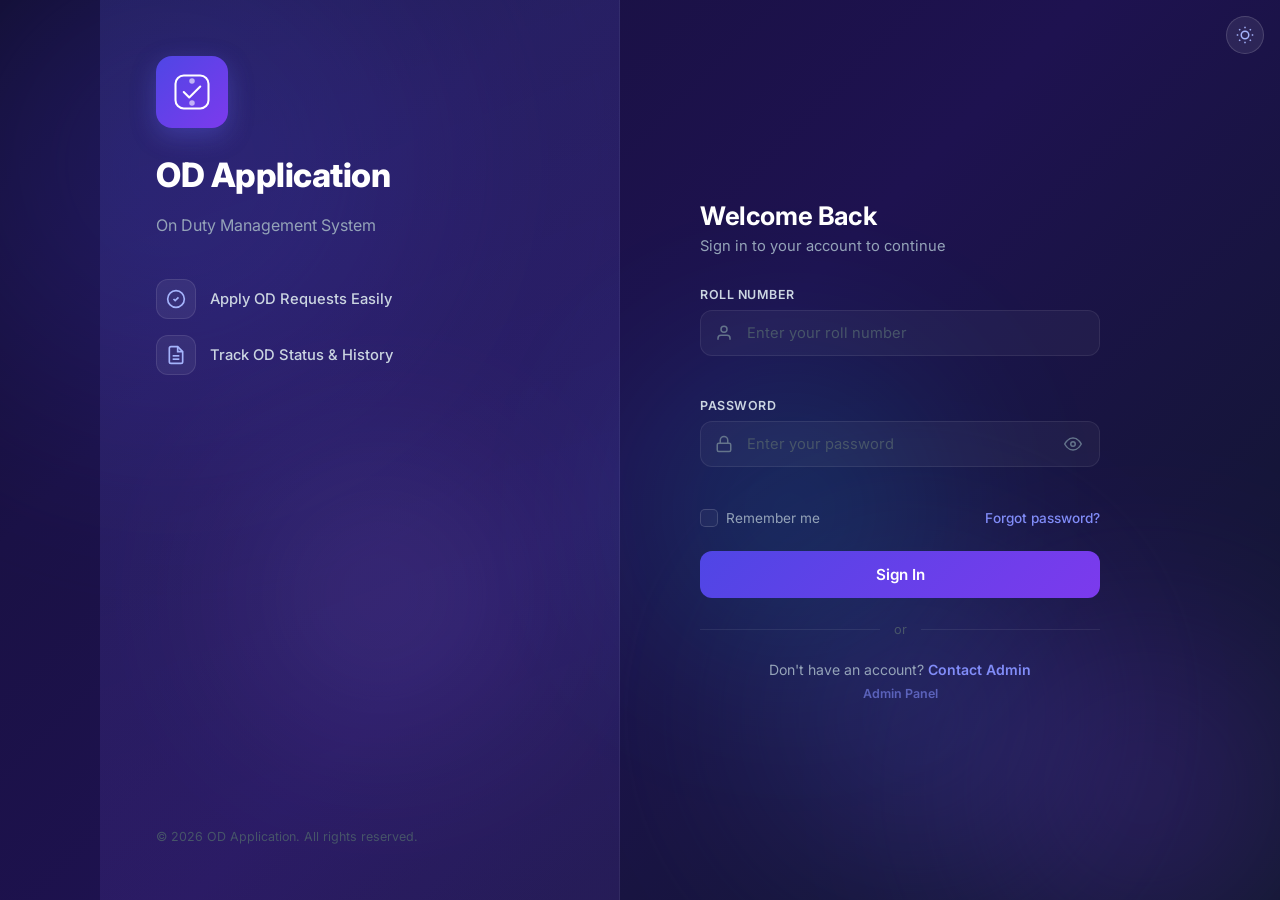
==== Frontend files/Frontend files OD/index.html @ c127f200 "Fix admin tabs and dynamic event-college dropdowns" ====
<!DOCTYPE html>
<html lang="en">
<head>
    <meta charset="UTF-8">
    <meta name="viewport" content="width=device-width, initial-scale=1.0">
    <meta name="description" content="OD Application - On Duty Management System for students and faculty">
    <title>OD Application | Login</title>
    <link rel="preconnect" href="https://fonts.googleapis.com">
    <link rel="preconnect" href="https://fonts.gstatic.com" crossorigin>
    <link href="https://fonts.googleapis.com/css2?family=Inter:wght@300;400;500;600;700;800&display=swap" rel="stylesheet">
    <link rel="stylesheet" href="styles.css">
    <link rel="stylesheet" href="responsive.css">
    <script>
        // Apply saved theme before first paint to avoid flash
        (function(){ var t=localStorage.getItem('od-theme'); if(t) document.documentElement.setAttribute('data-theme',t); })();
    </script>
</head>
<body>
    <div class="bg-animation">
        <div class="floating-shape shape-1"></div>
        <div class="floating-shape shape-2"></div>
        <div class="floating-shape shape-3"></div>
        <div class="floating-shape shape-4"></div>
        <div class="floating-shape shape-5"></div>
    </div>

    <div class="login-container">
        <div class="branding-panel">
            <div class="brand-content">
                <div class="logo-container">
                    <div class="logo-icon">
                        <svg viewBox="0 0 64 64" fill="none" xmlns="http://www.w3.org/2000/svg">
                            <rect x="8" y="8" width="48" height="48" rx="12" stroke="white" stroke-width="3"/>
                            <path d="M20 32L28 40L44 24" stroke="white" stroke-width="3" stroke-linecap="round" stroke-linejoin="round"/>
                            <circle cx="32" cy="16" r="4" fill="white" opacity="0.6"/>
                            <circle cx="32" cy="48" r="4" fill="white" opacity="0.6"/>
                        </svg>
                    </div>
                </div>
                <h1 class="brand-title">OD Application</h1>
                <p class="brand-subtitle">On Duty Management System</p>
                <div class="brand-features">
                    <div class="feature-item">
                        <div class="feature-icon">
                            <svg viewBox="0 0 24 24" fill="none" stroke="currentColor" stroke-width="2">
                                <path d="M9 12l2 2 4-4"/>
                                <circle cx="12" cy="12" r="10"/>
                            </svg>
                        </div>
                        <span>Apply OD Requests Easily</span>
                    </div>
                    <div class="feature-item">
                        <div class="feature-icon">
                            <svg viewBox="0 0 24 24" fill="none" stroke="currentColor" stroke-width="2">
                                <path d="M14 2H6a2 2 0 0 0-2 2v16a2 2 0 0 0 2 2h12a2 2 0 0 0 2-2V8z"/>
                                <polyline points="14 2 14 8 20 8"/>
                                <line x1="16" y1="13" x2="8" y2="13"/>
                                <line x1="16" y1="17" x2="8" y2="17"/>
                            </svg>
                        </div>
                        <span>Track OD Status & History</span>
                    </div>
                </div>
            </div>
            <div class="brand-footer">
                <p>&copy; 2026 OD Application. All rights reserved.</p>
            </div>
        </div>

        <div class="form-panel">
            <div class="form-wrapper">
                <div class="mobile-logo">
                    <div class="logo-icon small">
                        <svg viewBox="0 0 64 64" fill="none" xmlns="http://www.w3.org/2000/svg">
                            <rect x="8" y="8" width="48" height="48" rx="12" stroke="url(#grad1)" stroke-width="3"/>
                            <path d="M20 32L28 40L44 24" stroke="url(#grad1)" stroke-width="3" stroke-linecap="round" stroke-linejoin="round"/>
                            <defs>
                                <linearGradient id="grad1" x1="0" y1="0" x2="64" y2="64">
                                    <stop offset="0%" style="stop-color:#6366f1"/>
                                    <stop offset="100%" style="stop-color:#8b5cf6"/>
                                </linearGradient>
                            </defs>
                        </svg>
                    </div>
                    <h2 class="mobile-title">OD Application</h2>
                </div>

                <div class="form-header">
                    <h2 id="login-heading">Welcome Back</h2>
                    <p>Sign in to your account to continue</p>
                </div>

                <form id="loginForm" class="login-form" novalidate>
                    <div class="input-group" id="rollno-group">
                        <label for="rollNumber">Roll Number </label>
                        <div class="input-wrapper">
                            <div class="input-icon">
                                <svg viewBox="0 0 24 24" fill="none" stroke="currentColor" stroke-width="2">
                                    <path d="M20 21v-2a4 4 0 0 0-4-4H8a4 4 0 0 0-4 4v2"/>
                                    <circle cx="12" cy="7" r="4"/>
                                </svg>
                            </div>
                            <input type="text" id="rollNumber" name="rollNumber" placeholder="Enter your roll number" autocomplete="username" required>
                            <div class="input-focus-line"></div>
                        </div>
                        <span class="error-message" id="rollno-error"></span>
                    </div>

                    <div class="input-group" id="password-group">
                        <label for="password">Password</label>
                        <div class="input-wrapper">
                            <div class="input-icon">
                                <svg viewBox="0 0 24 24" fill="none" stroke="currentColor" stroke-width="2">
                                    <rect x="3" y="11" width="18" height="11" rx="2" ry="2"/>
                                    <path d="M7 11V7a5 5 0 0 1 10 0v4"/>
                                </svg>
                            </div>
                            <input type="password" id="password" name="password" placeholder="Enter your password" autocomplete="current-password" required>
                            <button type="button" class="toggle-password" id="togglePassword" aria-label="Toggle password visibility">
                                <svg class="eye-open" viewBox="0 0 24 24" fill="none" stroke="currentColor" stroke-width="2">
                                    <path d="M1 12s4-8 11-8 11 8 11 8-4 8-11 8-11-8-11-8z"/>
                                    <circle cx="12" cy="12" r="3"/>
                                </svg>
                                <svg class="eye-closed" viewBox="0 0 24 24" fill="none" stroke="currentColor" stroke-width="2" style="display:none">
                                    <path d="M17.94 17.94A10.07 10.07 0 0 1 12 20c-7 0-11-8-11-8a18.45 18.45 0 0 1 5.06-5.94M9.9 4.24A9.12 9.12 0 0 1 12 4c7 0 11 8 11 8a18.5 18.5 0 0 1-2.16 3.19m-6.72-1.07a3 3 0 1 1-4.24-4.24"/>
                                    <line x1="1" y1="1" x2="23" y2="23"/>
                                </svg>
                            </button>
                            <div class="input-focus-line"></div>
                        </div>
                        <span class="error-message" id="password-error"></span>
                    </div>

                    <div class="form-options">
                        <label class="checkbox-wrapper" for="rememberMe">
                            <input type="checkbox" id="rememberMe" name="rememberMe">
                            <span class="custom-checkbox">
                                <svg viewBox="0 0 24 24" fill="none" stroke="currentColor" stroke-width="3">
                                    <polyline points="20 6 9 17 4 12"/>
                                </svg>
                            </span>
                            <span class="checkbox-label">Remember me</span>
                        </label>
                        <a href="#" class="forgot-link" id="forgotPassword">Forgot password?</a>
                    </div>

                    <button type="submit" class="login-btn" id="loginButton">
                        <span class="btn-text">Sign In</span>
                        <span class="btn-loader" style="display:none">
                            <span class="spinner"></span>
                        </span>
                    </button>

                    <div class="divider"><span>or</span></div>

                    <div class="signup-link">
                        <p>Don't have an account? <a href="#" id="signupLink">Contact Admin</a></p>
                        <p style="margin-top:6px"><a href="admin.html" style="font-size:0.78rem;opacity:0.6">Admin Panel</a></p>
                    </div>
                </form>
            </div>
        </div>
    </div>

    <div class="toast-container" id="toastContainer"></div>

    <!-- Theme toggle button -->
    <div id="themeToggleWrap" style="position:fixed;top:16px;right:16px;z-index:9999;">
        <button class="theme-toggle-btn" id="themeToggleBtn" aria-label="Toggle theme" title="Toggle theme">
            <svg class="theme-icon-sun" viewBox="0 0 24 24" fill="none" stroke="currentColor" stroke-width="2" width="18" height="18" style="display:none;">
                <circle cx="12" cy="12" r="5"></circle>
                <line x1="12" y1="1" x2="12" y2="3"></line>
                <line x1="12" y1="21" x2="12" y2="23"></line>
                <line x1="4.22" y1="4.22" x2="5.64" y2="5.64"></line>
                <line x1="18.36" y1="18.36" x2="19.78" y2="19.78"></line>
                <line x1="1" y1="12" x2="3" y2="12"></line>
                <line x1="21" y1="12" x2="23" y2="12"></line>
                <line x1="4.22" y1="19.78" x2="5.64" y2="18.36"></line>
                <line x1="18.36" y1="5.64" x2="19.78" y2="4.22"></line>
            </svg>
            <svg class="theme-icon-moon" viewBox="0 0 24 24" fill="none" stroke="currentColor" stroke-width="2" width="18" height="18" style="display:none;">
                <path d="M21 12.79A9 9 0 1 1 11.21 3 7 7 0 0 0 21 12.79z"></path>
            </svg>
        </button>
    </div>

    <!-- Forgot Password Modal -->
    <div class="modal-overlay" id="forgotPasswordOverlay" style="display:none">
        <div class="modal-box">
            <div class="modal-header">
                <h3 id="forgotModalTitle">Forgot Password</h3>
                <button type="button" class="modal-close" id="forgotPasswordClose" aria-label="Close">&times;</button>
            </div>

            <!-- Step 1: Enter Gmail -->
            <form id="forgotStep1Form" class="modal-body" novalidate>
                <p style="color:var(--surface-400);font-size:0.88rem;margin-bottom:16px;">
                    Enter your registered Gmail address. We will send a 6-digit verification code to reset your password.
                </p>
                <div class="input-group">
                    <label for="forgotEmail">Registered Gmail</label>
                    <input type="email" id="forgotEmail" name="forgotEmail" placeholder="your.name@gmail.com" required autocomplete="email">
                </div>
                <button type="submit" class="login-btn" id="forgotSendCodeBtn">
                    <span class="btn-text">Send Verification Code</span>
                    <span class="btn-loader" style="display:none"><span class="spinner"></span></span>
                </button>
            </form>

            <!-- Step 2: Enter Verification Code -->
            <form id="forgotStep2Form" class="modal-body" style="display:none" novalidate>
                <p style="color:var(--surface-400);font-size:0.88rem;margin-bottom:16px;">
                    Enter the 6-digit verification code sent to <b id="forgotEmailDisplay" style="color:white;"></b>:
                </p>
                <div class="input-group">
                    <label for="forgotCode">Verification Code</label>
                    <input type="text" id="forgotCode" name="forgotCode" placeholder="Enter 6-digit code" maxlength="6" required style="font-size:1.25rem;letter-spacing:4px;text-align:center;">
                </div>
                <div style="display:flex;gap:10px;margin-top:10px;">
                    <button type="button" class="btn-secondary" id="forgotBackToStep1Btn" style="padding:10px 16px;border-radius:var(--radius-md);border:1px solid rgba(255,255,255,0.15);background:rgba(255,255,255,0.06);color:white;cursor:pointer;">Change Email</button>
                    <button type="submit" class="login-btn" id="forgotVerifyCodeBtn" style="flex:1;">
                        <span class="btn-text">Verify</span>
                        <span class="btn-loader" style="display:none"><span class="spinner"></span></span>
                    </button>
                </div>
                <p style="text-align:center;margin-top:12px;font-size:0.82rem;color:var(--surface-400);">
                    Didn't receive code? <a href="#" id="forgotResendLink" style="color:var(--primary-400);text-decoration:none;">Resend Code</a>
                </p>
            </form>

            <!-- Step 3: Create New Password -->
            <form id="forgotStep3Form" class="modal-body" style="display:none" novalidate>
                <p style="color:var(--surface-400);font-size:0.88rem;margin-bottom:16px;">
                    Create a new password for your account.
                </p>
                <div class="input-group">
                    <label for="forgotNewPassword">New Password</label>
                    <div class="input-wrapper">
                        <input type="password" id="forgotNewPassword" name="forgotNewPassword" placeholder="Enter new password" required>
                        <button type="button" class="toggle-password" id="toggleForgotNewPassword" aria-label="Toggle new password visibility">
                            <svg class="eye-open" viewBox="0 0 24 24" fill="none" stroke="currentColor" stroke-width="2">
                                <path d="M1 12s4-8 11-8 11 8 11 8-4 8-11 8-11-8-11-8z"/>
                                <circle cx="12" cy="12" r="3"/>
                            </svg>
                            <svg class="eye-closed" viewBox="0 0 24 24" fill="none" stroke="currentColor" stroke-width="2" style="display:none">
                                <path d="M17.94 17.94A10.07 10.07 0 0 1 12 20c-7 0-11-8-11-8a18.45 18.45 0 0 1 5.06-5.94M9.9 4.24A9.12 9.12 0 0 1 12 4c7 0 11 8 11 8a18.5 18.5 0 0 1-2.16 3.19m-6.72-1.07a3 3 0 1 1-4.24-4.24"/>
                                <line x1="1" y1="1" x2="23" y2="23"/>
                            </svg>
                        </button>
                    </div>
                </div>
                <div class="input-group">
                    <label for="forgotConfirmPassword">Confirm Password</label>
                    <div class="input-wrapper">
                        <input type="password" id="forgotConfirmPassword" name="forgotConfirmPassword" placeholder="Confirm new password" required>
                        <button type="button" class="toggle-password" id="toggleForgotConfirmPassword" aria-label="Toggle confirm password visibility">
                            <svg class="eye-open" viewBox="0 0 24 24" fill="none" stroke="currentColor" stroke-width="2">
                                <path d="M1 12s4-8 11-8 11 8 11 8-4 8-11 8-11-8-11-8z"/>
                                <circle cx="12" cy="12" r="3"/>
                            </svg>
                            <svg class="eye-closed" viewBox="0 0 24 24" fill="none" stroke="currentColor" stroke-width="2" style="display:none">
                                <path d="M17.94 17.94A10.07 10.07 0 0 1 12 20c-7 0-11-8-11-8a18.45 18.45 0 0 1 5.06-5.94M9.9 4.24A9.12 9.12 0 0 1 12 4c7 0 11 8 11 8a18.5 18.5 0 0 1-2.16 3.19m-6.72-1.07a3 3 0 1 1-4.24-4.24"/>
                                <line x1="1" y1="1" x2="23" y2="23"/>
                            </svg>
                        </button>
                    </div>
                </div>
                <button type="submit" class="login-btn" id="forgotResetSubmitBtn">
                    <span class="btn-text">Reset Password</span>
                    <span class="btn-loader" style="display:none"><span class="spinner"></span></span>
                </button>
            </form>

            <!-- Step 4: Success Message -->
            <div id="forgotStep4Success" class="modal-body" style="display:none;text-align:center;padding:24px 16px;">
                <div style="width:56px;height:56px;margin:0 auto 16px;border-radius:50%;background:rgba(16,185,129,0.15);border:2px solid rgba(16,185,129,0.4);color:#34d399;display:flex;align-items:center;justify-content:center;">
                    <svg viewBox="0 0 24 24" fill="none" stroke="currentColor" stroke-width="3" width="28" height="28">
                        <polyline points="20 6 9 17 4 12"/>
                    </svg>
                </div>
                <h3 style="color:white;font-size:1.2rem;margin-bottom:8px;">Password Reset Successfully!</h3>
                <p style="color:var(--surface-400);font-size:0.88rem;margin-bottom:20px;">
                    You can now log in with your new password.
                </p>
                <button type="button" class="login-btn" id="forgotSuccessLoginBtn">
                    <span class="btn-text">Back to Sign In</span>
                </button>
            </div>
        </div>
    </div>

    <!-- Contact Admin Modal -->
    <div class="modal-overlay" id="contactAdminOverlay" style="display:none">
        <div class="modal-box">
            <div class="modal-header">
                <h3>Contact Admin</h3>
                <button type="button" class="modal-close" id="contactAdminClose" aria-label="Close">&times;</button>
            </div>
            <form id="contactAdminForm" class="modal-body" novalidate>
                <div class="input-group">
                    <label for="contactRegNo">Register / Staff Number</label>
                    <input type="text" id="contactRegNo" name="contactRegNo" placeholder="Enter your register/staff number" required>
                </div>

                <div class="input-group">
                    <label for="contactDob">Date of Birth</label>
                    <input type="date" id="contactDob" name="contactDob" required>
                </div>

                <div class="input-group">
                    <label for="contactPassword">Password</label>
                    <input type="password" id="contactPassword" name="contactPassword" placeholder="Enter your password" required>
                </div>

                <div class="input-group">
                    <label for="contactRole">You are a</label>
                    <select id="contactRole" name="contactRole" required>
                        <option value="Student">Student</option>
                        <option value="Staff">Staff</option>
                        <option value="HOD">HOD</option>
                    </select>
                </div>

                <div class="input-group">
                    <label for="contactReport">Report / Issue</label>
                    <textarea id="contactReport" name="contactReport" rows="4" placeholder="Describe your issue (e.g. no account, forgot password, login problem)" required></textarea>
                </div>

                <button type="submit" class="login-btn" id="contactAdminSubmit">
                    <span class="btn-text">Send to Admin</span>
                    <span class="btn-loader" style="display:none"><span class="spinner"></span></span>
                </button>
            </form>
        </div>
    </div>

    <script src="theme.js"></script>
    <script src="script.js?v=20260821"></script>
</body>
</html>
---- Frontend files/Frontend files OD/styles.css ----
/* ============================================
   OD Application - Login Page Styles
   ============================================ */

:root {
    --primary-50: #eef2ff;
    --primary-100: #e0e7ff;
    --primary-200: #c7d2fe;
    --primary-300: #a5b4fc;
    --primary-400: #818cf8;
    --primary-500: #6366f1;
    --primary-600: #4f46e5;
    --primary-700: #4338ca;
    --primary-800: #3730a3;
    --primary-900: #312e81;

    --accent-400: #a78bfa;
    --accent-500: #8b5cf6;
    --accent-600: #7c3aed;

    --surface-50: #f8fafc;
    --surface-100: #f1f5f9;
    --surface-200: #e2e8f0;
    --surface-300: #cbd5e1;
    --surface-400: #94a3b8;
    --surface-500: #64748b;
    --surface-600: #475569;
    --surface-700: #334155;
    --surface-800: #1e293b;
    --surface-900: #0f172a;
    --surface-950: #020617;

    --success: #10b981;
    --success-bg: rgba(16, 185, 129, 0.12);
    --error: #ef4444;
    --error-bg: rgba(239, 68, 68, 0.12);
    --warning: #f59e0b;
    --warning-bg: rgba(245, 158, 11, 0.12);
    --info: #3b82f6;

    --font-family: 'Inter', -apple-system, BlinkMacSystemFont, sans-serif;
    --radius-sm: 8px;
    --radius-md: 12px;
    --radius-lg: 16px;
    --radius-xl: 24px;
}

*, *::before, *::after {
    margin: 0;
    padding: 0;
    box-sizing: border-box;
}

html {
    font-size: 16px;
    scroll-behavior: smooth;
}

body {
    font-family: var(--font-family);
    min-height: 100vh;
    background: var(--surface-950);
    color: var(--surface-300);
    position: relative;
    overflow-x: hidden;
}

/* ============================================
   Animated Background
   ============================================ */
.bg-animation {
    position: fixed;
    top: 0;
    left: 0;
    width: 100%;
    height: 100%;
    z-index: 0;
    background: linear-gradient(135deg, #0f0c29 0%, #1a1145 25%, #1e1250 50%, #0f172a 100%);
    pointer-events: none;
    overflow: hidden;
}

.floating-shape {
    position: absolute;
    border-radius: 50%;
    filter: blur(100px);
    opacity: 0.3;
    animation: float 20s ease-in-out infinite;
}

.shape-1 {
    width: 600px;
    height: 600px;
    background: radial-gradient(circle, var(--primary-700), transparent);
    top: -15%;
    left: -10%;
    animation-duration: 25s;
}

.shape-2 {
    width: 400px;
    height: 400px;
    background: radial-gradient(circle, var(--accent-600), transparent);
    bottom: -10%;
    right: -5%;
    animation-delay: -8s;
    animation-duration: 22s;
}

.shape-3 {
    width: 300px;
    height: 300px;
    background: radial-gradient(circle, #06b6d4, transparent);
    top: 40%;
    left: 50%;
    animation-delay: -14s;
    animation-duration: 28s;
}

.shape-4 {
    width: 350px;
    height: 350px;
    background: radial-gradient(circle, var(--primary-500), transparent);
    top: 60%;
    right: 15%;
    animation-delay: -4s;
    animation-duration: 30s;
}

.shape-5 {
    width: 250px;
    height: 250px;
    background: radial-gradient(circle, var(--accent-400), transparent);
    bottom: 20%;
    left: 20%;
    animation-delay: -18s;
    animation-duration: 24s;
}

@keyframes float {
    0%, 100% { transform: translate(0, 0) scale(1); }
    25% { transform: translate(40px, -50px) scale(1.1); }
    50% { transform: translate(-30px, 30px) scale(0.95); }
    75% { transform: translate(50px, 20px) scale(1.05); }
}

/* ============================================
   Login Container
   ============================================ */
.login-container {
    position: relative;
    z-index: 1;
    min-height: 100vh;
    display: flex;
    align-items: stretch;
    justify-content: center;
}

/* ============================================
   Branding Panel (left side)
   ============================================ */
.branding-panel {
    flex: 1;
    max-width: 520px;
    display: flex;
    flex-direction: column;
    justify-content: space-between;
    padding: 56px 56px;
    background: linear-gradient(160deg, rgba(99, 102, 241, 0.18) 0%, rgba(139, 92, 246, 0.12) 100%);
    border-right: 1px solid rgba(255, 255, 255, 0.06);
    animation: panelEntry 0.7s cubic-bezier(0.16, 1, 0.3, 1) both;
}

@keyframes panelEntry {
    from { opacity: 0; transform: translateX(-24px); }
    to { opacity: 1; transform: translateX(0); }
}

.brand-content {
    display: flex;
    flex-direction: column;
    gap: 20px;
}

.logo-container {
    margin-bottom: 8px;
}

.logo-icon {
    width: 72px;
    height: 72px;
    border-radius: var(--radius-lg);
    background: linear-gradient(135deg, var(--primary-600), var(--accent-600));
    display: flex;
    align-items: center;
    justify-content: center;
    padding: 14px;
    box-shadow: 0 8px 24px rgba(99, 102, 241, 0.35);
}

.logo-icon svg {
    width: 100%;
    height: 100%;
}

.logo-icon.small {
    width: 48px;
    height: 48px;
    padding: 10px;
    background: rgba(99, 102, 241, 0.12);
    border: 1px solid rgba(99, 102, 241, 0.25);
    box-shadow: none;
}

.brand-title {
    font-size: 2.1rem;
    font-weight: 800;
    color: white;
    letter-spacing: -0.5px;
    line-height: 1.15;
}

.brand-subtitle {
    font-size: 1rem;
    color: var(--surface-400);
    font-weight: 400;
}

.brand-features {
    display: flex;
    flex-direction: column;
    gap: 16px;
    margin-top: 24px;
}

.feature-item {
    display: flex;
    align-items: center;
    gap: 14px;
}

.feature-icon {
    width: 40px;
    height: 40px;
    min-width: 40px;
    border-radius: var(--radius-md);
    background: rgba(255, 255, 255, 0.06);
    border: 1px solid rgba(255, 255, 255, 0.1);
    display: flex;
    align-items: center;
    justify-content: center;
    color: var(--primary-300);
}

.feature-icon svg {
    width: 20px;
    height: 20px;
}

.feature-item span {
    font-size: 0.92rem;
    color: var(--surface-300);
    font-weight: 500;
}

.brand-footer p {
    font-size: 0.78rem;
    color: var(--surface-600);
}

/* ============================================
   Form Panel (right side)
   ============================================ */
.form-panel {
    flex: 1;
    max-width: 560px;
    display: flex;
    align-items: center;
    justify-content: center;
    padding: 40px 48px;
    animation: panelEntry2 0.7s cubic-bezier(0.16, 1, 0.3, 1) both;
}

@keyframes panelEntry2 {
    from { opacity: 0; transform: translateX(24px); }
    to { opacity: 1; transform: translateX(0); }
}

.form-wrapper {
    width: 100%;
    max-width: 400px;
}

.mobile-logo {
    display: none;
    flex-direction: column;
    align-items: center;
    gap: 12px;
    margin-bottom: 32px;
    text-align: center;
}

.mobile-title {
    font-size: 1.3rem;
    font-weight: 700;
    color: white;
}

.form-header {
    margin-bottom: 32px;
}

.form-header h2 {
    font-size: 1.6rem;
    font-weight: 700;
    color: white;
    letter-spacing: -0.4px;
    margin-bottom: 6px;
}

.form-header p {
    font-size: 0.92rem;
    color: var(--surface-400);
}

/* ============================================
   Login Form
   ============================================ */
.login-form {
    display: flex;
    flex-direction: column;
}

.input-group {
    margin-bottom: 20px;
}

.input-group label {
    display: block;
    font-size: 0.78rem;
    font-weight: 600;
    color: var(--surface-300);
    margin-bottom: 8px;
    text-transform: uppercase;
    letter-spacing: 0.5px;
}

.input-wrapper {
    position: relative;
    display: flex;
    align-items: center;
}

.input-icon {
    position: absolute;
    left: 14px;
    top: 50%;
    transform: translateY(-50%);
    width: 20px;
    height: 20px;
    color: var(--surface-500);
    display: flex;
    align-items: center;
    justify-content: center;
    z-index: 2;
    pointer-events: none;
    transition: color 0.3s ease;
}

.input-icon svg {
    width: 18px;
    height: 18px;
}

.input-wrapper input {
    width: 100%;
    padding: 13px 46px 13px 46px;
    background: rgba(255, 255, 255, 0.04);
    border: 1.5px solid rgba(255, 255, 255, 0.08);
    border-radius: var(--radius-md);
    font-family: var(--font-family);
    font-size: 0.92rem;
    color: white;
    outline: none;
    transition: all 0.3s cubic-bezier(0.4, 0, 0.2, 1);
}

#rollNumber {
    padding-right: 14px;
}

.input-wrapper input::placeholder {
    color: var(--surface-600);
}

.input-wrapper input:hover {
    border-color: rgba(255, 255, 255, 0.15);
    background: rgba(255, 255, 255, 0.06);
}

.input-wrapper input:focus {
    border-color: var(--primary-500);
    background: rgba(99, 102, 241, 0.06);
    box-shadow: 0 0 0 3px rgba(99, 102, 241, 0.12);
}

.input-wrapper:has(input:focus) .input-icon {
    color: var(--primary-400);
}

.toggle-password {
    position: absolute;
    right: 14px;
    top: 50%;
    transform: translateY(-50%);
    background: none;
    border: none;
    color: var(--surface-500);
    cursor: pointer;
    display: flex;
    align-items: center;
    justify-content: center;
    padding: 4px;
    z-index: 2;
    transition: color 0.2s ease;
}

.toggle-password:hover {
    color: var(--surface-300);
}

.toggle-password svg {
    width: 18px;
    height: 18px;
}

.input-focus-line {
    display: none;
}

/* Error State */
.input-group.error .input-wrapper input {
    border-color: var(--error);
    background: rgba(239, 68, 68, 0.06);
}

.input-group.error .input-icon {
    color: var(--error);
}

.error-message {
    display: block;
    font-size: 0.76rem;
    color: var(--error);
    margin-top: 6px;
    min-height: 16px;
    opacity: 0;
    transform: translateY(-4px);
    transition: all 0.3s ease;
}

.input-group.error .error-message {
    opacity: 1;
    transform: translateY(0);
}

/* ============================================
   Form Options
   ============================================ */
.form-options {
    display: flex;
    align-items: center;
    justify-content: space-between;
    margin-bottom: 24px;
}

.checkbox-wrapper {
    display: flex;
    align-items: center;
    gap: 8px;
    cursor: pointer;
}

.checkbox-wrapper input[type="checkbox"] {
    display: none;
}

.custom-checkbox {
    width: 18px;
    height: 18px;
    min-width: 18px;
    border-radius: 5px;
    border: 1.5px solid rgba(255, 255, 255, 0.15);
    background: rgba(255, 255, 255, 0.04);
    display: flex;
    align-items: center;
    justify-content: center;
    color: transparent;
    transition: all 0.2s ease;
}

.custom-checkbox svg {
    width: 12px;
    height: 12px;
}

.checkbox-wrapper input[type="checkbox"]:checked + .custom-checkbox {
    background: linear-gradient(135deg, var(--primary-600), var(--accent-600));
    border-color: transparent;
    color: white;
}

.checkbox-label {
    font-size: 0.85rem;
    color: var(--surface-400);
}

.forgot-link {
    font-size: 0.85rem;
    color: var(--primary-400);
    text-decoration: none;
    font-weight: 500;
    transition: color 0.2s ease;
}

.forgot-link:hover {
    color: var(--primary-300);
    text-decoration: underline;
}

/* ============================================
   Login Button
   ============================================ */
.login-btn {
    width: 100%;
    padding: 14px 28px;
    background: linear-gradient(135deg, var(--primary-600), var(--accent-600));
    border: none;
    border-radius: var(--radius-md);
    color: white;
    font-family: var(--font-family);
    font-size: 0.95rem;
    font-weight: 600;
    cursor: pointer;
    display: flex;
    align-items: center;
    justify-content: center;
    gap: 8px;
    position: relative;
    overflow: hidden;
    transition: all 0.3s cubic-bezier(0.4, 0, 0.2, 1);
    margin-bottom: 24px;
}

.login-btn::before {
    content: '';
    position: absolute;
    top: 0;
    left: 0;
    width: 100%;
    height: 100%;
    background: linear-gradient(135deg, var(--primary-500), var(--accent-500));
    opacity: 0;
    transition: opacity 0.3s ease;
}

.login-btn:hover {
    transform: translateY(-2px);
    box-shadow: 0 8px 25px rgba(99, 102, 241, 0.35);
}

.login-btn:hover::before {
    opacity: 1;
}

.login-btn:disabled {
    opacity: 0.75;
    cursor: not-allowed;
    transform: none;
}

.login-btn .btn-text,
.login-btn .btn-loader {
    position: relative;
    z-index: 1;
    display: flex;
    align-items: center;
    justify-content: center;
}

.spinner {
    display: inline-block;
    width: 20px;
    height: 20px;
    border: 2.5px solid rgba(255, 255, 255, 0.3);
    border-top-color: white;
    border-radius: 50%;
    animation: spin 0.7s linear infinite;
}

@keyframes spin {
    to { transform: rotate(360deg); }
}

/* ============================================
   Divider
   ============================================ */
.divider {
    display: flex;
    align-items: center;
    text-align: center;
    margin-bottom: 24px;
    color: var(--surface-600);
    font-size: 0.8rem;
}

.divider::before,
.divider::after {
    content: '';
    flex: 1;
    height: 1px;
    background: rgba(255, 255, 255, 0.08);
}

.divider span {
    padding: 0 14px;
}

/* ============================================
   Signup Link
   ============================================ */
.signup-link {
    text-align: center;
}

.signup-link p {
    font-size: 0.88rem;
    color: var(--surface-400);
}

.signup-link a {
    color: var(--primary-400);
    text-decoration: none;
    font-weight: 600;
    transition: color 0.2s ease;
}

.signup-link a:hover {
    color: var(--primary-300);
    text-decoration: underline;
}

/* ============================================
   Toast Notification
   ============================================ */
.toast-container {
    position: fixed;
    top: 24px;
    right: 24px;
    z-index: 9999;
    display: flex;
    flex-direction: column;
    gap: 12px;
}

.toast {
    display: flex;
    align-items: center;
    gap: 12px;
    padding: 14px 20px;
    border-radius: var(--radius-md);
    backdrop-filter: blur(20px);
    border: 1px solid rgba(255, 255, 255, 0.08);
    min-width: 300px;
    max-width: 420px;
    animation: toastSlide 0.4s cubic-bezier(0.16, 1, 0.3, 1);
    box-shadow: 0 20px 25px -5px rgba(0, 0, 0, 0.3);
    background: rgba(30, 41, 59, 0.95);
}

.toast.success {
    background: rgba(16, 185, 129, 0.15);
    border-color: rgba(16, 185, 129, 0.3);
}

.toast.error {
    background: rgba(239, 68, 68, 0.15);
    border-color: rgba(239, 68, 68, 0.3);
}

.toast-icon {
    width: 22px;
    height: 22px;
    min-width: 22px;
}

.toast.success .toast-icon { color: var(--success); }
.toast.error .toast-icon { color: var(--error); }

.toast-message {
    font-size: 0.88rem;
    color: rgba(255, 255, 255, 0.9);
    font-weight: 500;
}

.toast-close {
    margin-left: auto;
    background: none;
    border: none;
    color: rgba(255, 255, 255, 0.4);
    cursor: pointer;
    padding: 4px;
    display: flex;
    transition: color 0.2s;
}

.toast-close:hover {
    color: rgba(255, 255, 255, 0.8);
}

@keyframes toastSlide {
    from { opacity: 0; transform: translateX(100px); }
    to { opacity: 1; transform: translateX(0); }
}

/* ============================================
   Responsive
   ============================================ */
@media (max-width: 900px) {
    .branding-panel {
        display: none;
    }

    .form-panel {
        max-width: 100%;
        padding: 32px 24px;
    }

    .mobile-logo {
        display: flex;
    }
}

@media (max-width: 480px) {
    .form-panel {
        padding: 24px 18px;
    }

    .form-header h2 {
        font-size: 1.35rem;
    }

    .toast-container {
        left: 16px;
        right: 16px;
        top: 16px;
    }

    .toast {
        min-width: 0;
        width: 100%;
    }
}

/* ============================================
   Accessibility
   ============================================ */
*:focus-visible {
    outline: 2px solid var(--primary-400);
    outline-offset: 2px;
}

input:focus-visible {
    outline: none;
}

::selection {
    background: rgba(99, 102, 241, 0.3);
    color: white;
}

::-webkit-scrollbar {
    width: 6px;
}

::-webkit-scrollbar-track {
    background: transparent;
}

::-webkit-scrollbar-thumb {
    background: rgba(255, 255, 255, 0.1);
    border-radius: 3px;
}

::-webkit-scrollbar-thumb:hover {
    background: rgba(255, 255, 255, 0.2);
}
/* ── Competition Type Tag (shared) ── */
.competition-tag {
    display: inline-flex;
    align-items: center;
    gap: 4px;
    font-size: 11px;
    font-weight: 600;
    padding: 2px 9px;
    border-radius: 20px;
    margin-left: 5px;
    background: rgba(99,102,241,0.12);
    color: #6366f1;
    border: 1px solid rgba(99,102,241,0.25);
    vertical-align: middle;
}
/* ============================================
   Contact Admin Modal
   ============================================ */
.modal-overlay {
    position: fixed;
    inset: 0;
    background: rgba(15, 23, 42, 0.55);
    backdrop-filter: blur(4px);
    display: flex;
    align-items: center;
    justify-content: center;
    z-index: 1000;
    padding: 16px;
}

.modal-box {
    background: #fff;
    border-radius: 16px;
    width: 100%;
    max-width: 420px;
    max-height: 90vh;
    overflow-y: auto;
    box-shadow: 0 20px 60px rgba(0, 0, 0, 0.25);
    animation: modalIn 0.2s ease;
}

@keyframes modalIn {
    from { opacity: 0; transform: translateY(12px) scale(0.98); }
    to { opacity: 1; transform: translateY(0) scale(1); }
}

.modal-header {
    display: flex;
    align-items: center;
    justify-content: space-between;
    padding: 18px 20px;
    border-bottom: 1px solid var(--surface-200);
}

.modal-header h3 {
    margin: 0;
    font-size: 1.1rem;
    color: var(--surface-900);
}

.modal-close {
    background: none;
    border: none;
    font-size: 1.4rem;
    line-height: 1;
    cursor: pointer;
    color: var(--surface-500);
    padding: 4px 8px;
    border-radius: 6px;
}

.modal-close:hover {
    background: var(--surface-100);
    color: var(--surface-900);
}

.modal-body {
    padding: 20px;
    display: flex;
    flex-direction: column;
    gap: 14px;
}

.modal-body label {
    display: block;
    font-size: 0.85rem;
    font-weight: 500;
    color: var(--surface-700);
    margin-bottom: 6px;
}

.modal-body input,
.modal-body select,
.modal-body textarea {
    width: 100%;
    padding: 10px 12px;
    border: 1px solid var(--surface-300);
    border-radius: 8px;
    font-size: 0.92rem;
    font-family: inherit;
    color: var(--surface-900);
    background: #fff;
    resize: vertical;
}

.modal-body input:focus,
.modal-body select:focus,
.modal-body textarea:focus {
    outline: none;
    border-color: var(--primary-500);
    box-shadow: 0 0 0 3px var(--primary-100);
}

/* ══════════════════════════════════════════════════
   GLOBAL THEME TOGGLE BUTTON & LIGHT THEME (styles.css)
   ══════════════════════════════════════════════════ */
.theme-toggle-btn {
    display: inline-flex;
    align-items: center;
    justify-content: center;
    width: 38px;
    height: 38px;
    border-radius: 50%;
    border: 1.5px solid rgba(255, 255, 255, 0.15);
    background: rgba(255, 255, 255, 0.08);
    color: #a5b4fc;
    cursor: pointer;
    transition: background 0.2s, border-color 0.2s, color 0.2s, transform 0.15s;
    flex-shrink: 0;
}
.theme-toggle-btn:hover {
    background: rgba(99, 102, 241, 0.2);
    border-color: rgba(99, 102, 241, 0.5);
    color: #818cf8;
    transform: rotate(20deg) scale(1.08);
}

/* ── Pure Light Theme Overrides ── */
[data-theme="light"] body {
    background: #ffffff !important;
    color: #000000 !important;
}
[data-theme="light"] .bg-animation {
    background: #ffffff !important;
}
[data-theme="light"] .floating-shape {
    display: none !important;
}
[data-theme="light"] .theme-toggle-btn {
    background: #ffffff !important;
    border: 1.5px solid #6366f1 !important;
    color: #4338ca !important;
    box-shadow: 0 2px 10px rgba(99, 102, 241, 0.15) !important;
}
[data-theme="light"] .form-panel {
    background: #ffffff !important;
    color: #000000 !important;
}
[data-theme="light"] .form-header h2 {
    color: #000000 !important;
}
[data-theme="light"] .form-header p {
    color: #334155 !important;
}
[data-theme="light"] .input-group label {
    color: #000000 !important;
    font-weight: 600 !important;
}
[data-theme="light"] .input-wrapper input {
    background: #ffffff !important;
    border: 1.5px solid #cbd5e1 !important;
    color: #000000 !important;
}
[data-theme="light"] .input-wrapper input::placeholder {
    color: #64748b !important;
}
[data-theme="light"] .input-wrapper input:focus {
    border-color: #6366f1 !important;
    background: #fafbff !important;
}
[data-theme="light"] .checkbox-label {
    color: #000000 !important;
}
[data-theme="light"] .forgot-link {
    color: #4f46e5 !important;
}
[data-theme="light"] .login-btn {
    background: linear-gradient(135deg, #6366f1, #8b5cf6) !important;
    color: #ffffff !important;
}
[data-theme="light"] .divider span {
    background: #ffffff !important;
    color: #475569 !important;
}
[data-theme="light"] .divider::before {
    background: #e2e8f0 !important;
}
---- Frontend files/Frontend files OD/responsive.css ----
/* ==========================================================================
   OD Application - Universal Mobile & Responsive Stylesheet (responsive.css)
   Preserves 100% of Desktop/PC UI while providing fluid mobile experience
   ========================================================================== */

/* ── Base Touch & Viewport Utilities ── */
@media (max-width: 992px) {
    /* Admin Grid: 2-column desktop collapses to single column */
    .admin-grid {
        grid-template-columns: 1fr !important;
        gap: 20px !important;
    }

    /* Teacher / HOD Layout: Adjust main content offset */
    .teacher-main,
    .hod-main,
    .main-content {
        margin-left: 0 !important;
        padding: 16px !important;
        width: 100% !important;
    }

    /* Split panels stack vertically */
    .split-layout,
    .dashboard-grid {
        grid-template-columns: 1fr !important;
    }
}

@media (max-width: 768px) {
    /* ── Global Containers ── */
    body {
        font-size: 14px;
    }

    .app-container,
    .student-shell,
    .admin-shell,
    .login-container {
        padding: 12px 12px 40px !important;
        max-width: 100% !important;
    }

    /* ── Student Header & Profile ── */
    .student-header {
        padding: 18px 16px !important;
        margin-bottom: 18px !important;
    }

    .header-content {
        flex-direction: row !important;
        align-items: center !important;
        justify-content: space-between !important;
        gap: 12px !important;
    }

    .profile-section {
        gap: 12px !important;
    }

    .avatar {
        width: 46px !important;
        height: 46px !important;
        min-width: 46px !important;
        font-size: 1.1rem !important;
    }

    .student-name {
        font-size: 1.15rem !important;
    }

    .student-dept {
        font-size: 0.8rem !important;
    }

    .logout-btn {
        padding: 7px 12px !important;
        font-size: 0.8rem !important;
    }

    /* Details Grid: 2x2 on tablets / small phones */
    .details-grid {
        grid-template-columns: repeat(2, 1fr) !important;
        gap: 10px !important;
        margin-top: 14px !important;
    }

    .detail-card {
        padding: 10px 12px !important;
    }

    .detail-icon {
        width: 32px !important;
        height: 32px !important;
    }

    .detail-label {
        font-size: 0.72rem !important;
    }

    .detail-value {
        font-size: 0.85rem !important;
    }

    /* ── Scrollable Tab Bars (Student & Admin) ── */
    .tabs-container,
    .admin-tabs,
    .sub-tabs-container {
        display: flex !important;
        overflow-x: auto !important;
        -webkit-overflow-scrolling: touch !important;
        scrollbar-width: none !important; /* Firefox */
        white-space: nowrap !important;
        padding-bottom: 6px !important;
        gap: 6px !important;
    }

    .tabs-container::-webkit-scrollbar,
    .admin-tabs::-webkit-scrollbar,
    .sub-tabs-container::-webkit-scrollbar {
        display: none !important; /* Chrome, Safari */
    }

    .tab-btn,
    .admin-tab,
    .sub-tab-btn {
        flex-shrink: 0 !important;
        padding: 8px 14px !important;
        font-size: 0.82rem !important;
    }

    /* ── Forms: Stack Inputs on Mobile ── */
    .form-grid,
    .form-row,
    .form-row-2col,
    .form-row-3col,
    .alter-days-fields {
        display: flex !important;
        flex-direction: column !important;
        gap: 12px !important;
    }

    .input-group,
    .form-group {
        width: 100% !important;
        margin-bottom: 12px !important;
    }

    .input-wrapper input,
    .input-wrapper select,
    .input-wrapper textarea,
    .input-group input,
    .input-group select,
    .input-group textarea,
    .admin-form input,
    .admin-form select {
        font-size: 16px !important; /* Prevent iOS auto-zoom */
        padding: 10px 12px !important;
    }

    /* Keep proper padding for inputs with icons so text does not overlap icons */
    .input-wrapper input {
        padding-left: 46px !important;
        padding-right: 46px !important;
    }

    .input-wrapper input#rollNumber,
    .input-wrapper #rollNumber {
        padding-left: 46px !important;
        padding-right: 14px !important;
    }

    .input-wrapper input#password,
    .input-wrapper #password {
        padding-left: 46px !important;
        padding-right: 46px !important;
    }

    .input-wrapper .input-icon {
        position: absolute !important;
        top: 50% !important;
        transform: translateY(-50%) !important;
        left: 14px !important;
        width: 20px !important;
        height: 20px !important;
        display: flex !important;
        align-items: center !important;
        justify-content: center !important;
        z-index: 2 !important;
        pointer-events: none !important;
        line-height: 1 !important;
    }

    .input-wrapper .input-icon svg {
        width: 18px !important;
        height: 18px !important;
        display: block !important;
    }

    .input-wrapper .toggle-password {
        position: absolute !important;
        top: 50% !important;
        transform: translateY(-50%) !important;
        right: 14px !important;
        width: 20px !important;
        height: 20px !important;
        display: flex !important;
        align-items: center !important;
        justify-content: center !important;
        z-index: 2 !important;
        padding: 0 !important;
        line-height: 1 !important;
    }

    .input-wrapper .toggle-password svg {
        width: 18px !important;
        height: 18px !important;
        display: block !important;
    }

    /* Member Add Row in Group OD */
    .member-add-row {
        flex-direction: column !important;
        gap: 8px !important;
    }

    .add-member-btn {
        width: 100% !important;
        height: 44px !important;
        justify-content: center !important;
    }

    /* Form Action Buttons */
    .form-actions,
    .form-actions-row,
    .modal-box-actions {
        flex-direction: column !important;
        gap: 10px !important;
        width: 100% !important;
    }

    .submit-btn,
    .reset-btn,
    .btn-primary,
    .btn-secondary,
    .btn-danger,
    #saveStudentBtn,
    #saveStaffBtn,
    #saveHodBtn,
    #btnResetStudent,
    #btnResetStaff,
    #btnResetHod {
        width: 100% !important;
        justify-content: center !important;
        padding: 12px !important;
    }

    /* ── Responsive Tables & Cards ── */
    .table-container,
    .students-table-card,
    .admin-card.table-card,
    .history-card {
        overflow-x: auto !important;
        -webkit-overflow-scrolling: touch !important;
        border-radius: 12px !important;
        padding: 14px 12px !important;
    }

    .students-table,
    .admin-table,
    .history-table {
        min-width: 580px !important; /* Allow clean horizontal swipe */
    }

    /* ── Status Cards & OD Detail View ── */
    .od-status-card {
        padding: 14px !important;
    }

    .od-status-card .card-top {
        flex-direction: column !important;
        align-items: flex-start !important;
        gap: 8px !important;
    }

    .od-status-card .card-actions {
        flex-direction: column !important;
        width: 100% !important;
    }

    .od-status-card .card-actions button {
        width: 100% !important;
        justify-content: center !important;
    }

    /* ── Floating Modals ── */
    .modal-overlay {
        padding: 12px !important;
        align-items: center !important;
    }

    .od-detail-modal,
    .modal-card,
    .modal-box,
    .modal-content {
        width: 100% !important;
        max-width: 95vw !important;
        max-height: 88vh !important;
        padding: 16px !important;
        overflow-y: auto !important;
        border-radius: 14px !important;
    }

    /* ── Theme Toggle Button (Mobile Positioning) ── */
    #themeToggleWrap {
        top: 12px !important;
        right: 12px !important;
    }

    .theme-toggle-btn {
        width: 36px !important;
        height: 36px !important;
    }

    /* ── Teacher & HOD Mobile Navigation ── */
    .sidebar {
        position: fixed !important;
        top: 0 !important;
        left: 0 !important;
        bottom: 0 !important;
        width: 270px !important;
        max-width: 80vw !important;
        z-index: 1050 !important;
        transform: translateX(-100%) !important;
        transition: transform 0.3s cubic-bezier(0.16, 1, 0.3, 1) !important;
        box-shadow: 4px 0 24px rgba(0,0,0,0.4) !important;
    }

    .sidebar.open {
        transform: translateX(0) !important;
    }

    .sidebar-overlay {
        position: fixed !important;
        inset: 0 !important;
        background: rgba(0,0,0,0.55) !important;
        backdrop-filter: blur(4px) !important;
        z-index: 1040 !important;
        opacity: 0 !important;
        pointer-events: none !important;
        transition: opacity 0.25s ease !important;
    }

    .sidebar-overlay.active {
        opacity: 1 !important;
        pointer-events: all !important;
    }

    .menu-toggle {
        display: inline-flex !important;
        align-items: center !important;
        justify-content: center !important;
        width: 38px !important;
        height: 38px !important;
        border-radius: 8px !important;
        border: 1px solid rgba(255,255,255,0.15) !important;
        background: rgba(255,255,255,0.06) !important;
        color: white !important;
        cursor: pointer !important;
        margin-right: 8px !important;
    }

    [data-theme="light"] .menu-toggle {
        border-color: #cbd5e1 !important;
        background: #ffffff !important;
        color: #0f172a !important;
        box-shadow: 0 1px 4px rgba(0,0,0,0.08) !important;
    }

    /* Content Header on Mobile */
    .content-header {
        padding: 14px 16px !important;
        flex-wrap: wrap !important;
        gap: 10px !important;
    }
}

@media (max-width: 480px) {
    /* Ultra-compact phone screens */
    .details-grid {
        grid-template-columns: 1fr !important;
    }

    .brand-title,
    .content-header h2,
    .admin-brand h1 {
        font-size: 1.15rem !important;
    }

    .toast-container {
        left: 10px !important;
        right: 10px !important;
        top: 10px !important;
    }

    .toast {
        width: 100% !important;
        font-size: 0.82rem !important;
        padding: 10px 14px !important;
@media (max-width: 900px) {
    .report-search-grid {
        grid-template-columns: repeat(2, 1fr) !important;
    }
}

@media (max-width: 600px) {
    .report-search-grid {
        grid-template-columns: 1fr !important;
    }
    .report-card-header {
        flex-direction: column !important;
        align-items: flex-start !important;
    }
    .report-print-btn {
        width: 100% !important;
        justify-content: center !important;
    }
}
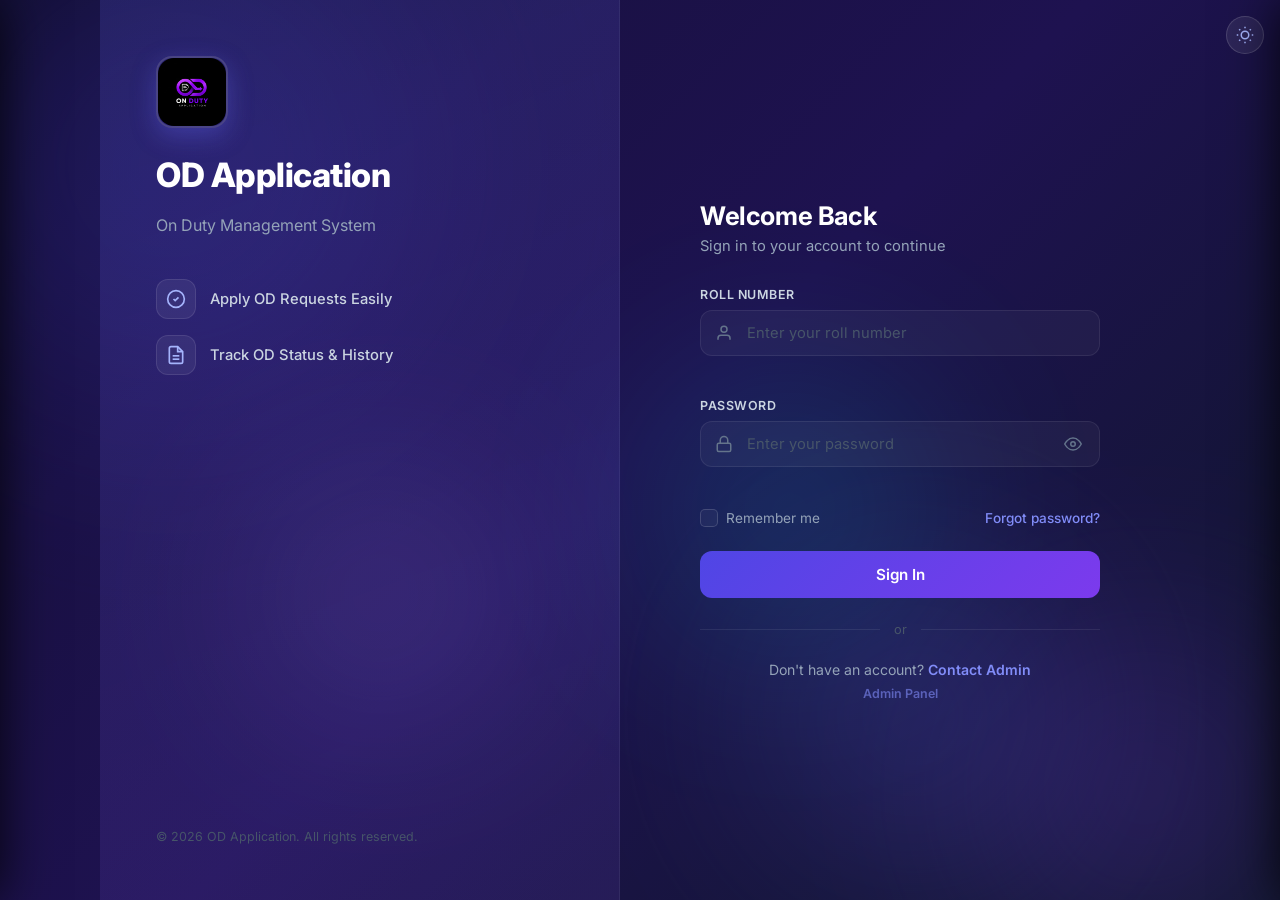
==== commit 4e55c7f7: "Convert admin user forms to modal dialogs and add login door opening intro animation with project lo" ====
--- a/Frontend files/Frontend files OD/index.html
+++ b/Frontend files/Frontend files OD/index.html
@@ -16,6 +16,21 @@
     </script>
 </head>
 <body>
+    <!-- Door Opening Intro Animation Overlay -->
+    <div class="door-intro-overlay" id="doorIntroOverlay">
+        <div class="door-panel door-panel-left"></div>
+        <div class="door-panel door-panel-right"></div>
+        <div class="door-center-content">
+            <div class="door-logo-wrap">
+                <img src="od_logo.jpg" alt="OD Application Logo" class="door-logo-img">
+                <div class="door-brand-text">
+                    <h2>OD Application</h2>
+                    <p>On Duty Management System</p>
+                </div>
+            </div>
+        </div>
+    </div>
+
     <div class="bg-animation">
         <div class="floating-shape shape-1"></div>
         <div class="floating-shape shape-2"></div>
@@ -28,13 +43,8 @@
         <div class="branding-panel">
             <div class="brand-content">
                 <div class="logo-container">
-                    <div class="logo-icon">
-                        <svg viewBox="0 0 64 64" fill="none" xmlns="http://www.w3.org/2000/svg">
-                            <rect x="8" y="8" width="48" height="48" rx="12" stroke="white" stroke-width="3"/>
-                            <path d="M20 32L28 40L44 24" stroke="white" stroke-width="3" stroke-linecap="round" stroke-linejoin="round"/>
-                            <circle cx="32" cy="16" r="4" fill="white" opacity="0.6"/>
-                            <circle cx="32" cy="48" r="4" fill="white" opacity="0.6"/>
-                        </svg>
+                    <div class="logo-icon brand-logo-icon">
+                        <img src="od_logo.jpg" alt="OD Application Logo" class="brand-logo-img">
                     </div>
                 </div>
                 <h1 class="brand-title">OD Application</h1>
@@ -70,17 +80,8 @@
         <div class="form-panel">
             <div class="form-wrapper">
                 <div class="mobile-logo">
-                    <div class="logo-icon small">
-                        <svg viewBox="0 0 64 64" fill="none" xmlns="http://www.w3.org/2000/svg">
-                            <rect x="8" y="8" width="48" height="48" rx="12" stroke="url(#grad1)" stroke-width="3"/>
-                            <path d="M20 32L28 40L44 24" stroke="url(#grad1)" stroke-width="3" stroke-linecap="round" stroke-linejoin="round"/>
-                            <defs>
-                                <linearGradient id="grad1" x1="0" y1="0" x2="64" y2="64">
-                                    <stop offset="0%" style="stop-color:#6366f1"/>
-                                    <stop offset="100%" style="stop-color:#8b5cf6"/>
-                                </linearGradient>
-                            </defs>
-                        </svg>
+                    <div class="logo-icon small brand-logo-icon">
+                        <img src="od_logo.jpg" alt="OD Application Logo" class="brand-logo-img">
                     </div>
                     <h2 class="mobile-title">OD Application</h2>
                 </div>
--- a/Frontend files/Frontend files OD/styles.css
+++ b/Frontend files/Frontend files OD/styles.css
@@ -1,994 +1,1409 @@
-/* ============================================
-   OD Application - Login Page Styles
-   ============================================ */
-
-:root {
-    --primary-50: #eef2ff;
-    --primary-100: #e0e7ff;
-    --primary-200: #c7d2fe;
-    --primary-300: #a5b4fc;
-    --primary-400: #818cf8;
-    --primary-500: #6366f1;
-    --primary-600: #4f46e5;
-    --primary-700: #4338ca;
-    --primary-800: #3730a3;
-    --primary-900: #312e81;
-
-    --accent-400: #a78bfa;
-    --accent-500: #8b5cf6;
-    --accent-600: #7c3aed;
-
-    --surface-50: #f8fafc;
-    --surface-100: #f1f5f9;
-    --surface-200: #e2e8f0;
-    --surface-300: #cbd5e1;
-    --surface-400: #94a3b8;
-    --surface-500: #64748b;
-    --surface-600: #475569;
-    --surface-700: #334155;
-    --surface-800: #1e293b;
-    --surface-900: #0f172a;
-    --surface-950: #020617;
-
-    --success: #10b981;
-    --success-bg: rgba(16, 185, 129, 0.12);
-    --error: #ef4444;
-    --error-bg: rgba(239, 68, 68, 0.12);
-    --warning: #f59e0b;
-    --warning-bg: rgba(245, 158, 11, 0.12);
-    --info: #3b82f6;
-
-    --font-family: 'Inter', -apple-system, BlinkMacSystemFont, sans-serif;
-    --radius-sm: 8px;
-    --radius-md: 12px;
-    --radius-lg: 16px;
-    --radius-xl: 24px;
-}
-
-*, *::before, *::after {
-    margin: 0;
-    padding: 0;
-    box-sizing: border-box;
-}
-
-html {
-    font-size: 16px;
-    scroll-behavior: smooth;
-}
-
-body {
-    font-family: var(--font-family);
-    min-height: 100vh;
-    background: var(--surface-950);
-    color: var(--surface-300);
-    position: relative;
-    overflow-x: hidden;
-}
-
-/* ============================================
-   Animated Background
-   ============================================ */
-.bg-animation {
-    position: fixed;
-    top: 0;
-    left: 0;
-    width: 100%;
-    height: 100%;
-    z-index: 0;
-    background: linear-gradient(135deg, #0f0c29 0%, #1a1145 25%, #1e1250 50%, #0f172a 100%);
-    pointer-events: none;
-    overflow: hidden;
-}
-
-.floating-shape {
-    position: absolute;
-    border-radius: 50%;
-    filter: blur(100px);
-    opacity: 0.3;
-    animation: float 20s ease-in-out infinite;
-}
-
-.shape-1 {
-    width: 600px;
-    height: 600px;
-    background: radial-gradient(circle, var(--primary-700), transparent);
-    top: -15%;
-    left: -10%;
-    animation-duration: 25s;
-}
-
-.shape-2 {
-    width: 400px;
-    height: 400px;
-    background: radial-gradient(circle, var(--accent-600), transparent);
-    bottom: -10%;
-    right: -5%;
-    animation-delay: -8s;
-    animation-duration: 22s;
-}
-
-.shape-3 {
-    width: 300px;
-    height: 300px;
-    background: radial-gradient(circle, #06b6d4, transparent);
-    top: 40%;
-    left: 50%;
-    animation-delay: -14s;
-    animation-duration: 28s;
-}
-
-.shape-4 {
-    width: 350px;
-    height: 350px;
-    background: radial-gradient(circle, var(--primary-500), transparent);
-    top: 60%;
-    right: 15%;
-    animation-delay: -4s;
-    animation-duration: 30s;
-}
-
-.shape-5 {
-    width: 250px;
-    height: 250px;
-    background: radial-gradient(circle, var(--accent-400), transparent);
-    bottom: 20%;
-    left: 20%;
-    animation-delay: -18s;
-    animation-duration: 24s;
-}
-
-@keyframes float {
-    0%, 100% { transform: translate(0, 0) scale(1); }
-    25% { transform: translate(40px, -50px) scale(1.1); }
-    50% { transform: translate(-30px, 30px) scale(0.95); }
-    75% { transform: translate(50px, 20px) scale(1.05); }
-}
-
-/* ============================================
-   Login Container
-   ============================================ */
-.login-container {
-    position: relative;
-    z-index: 1;
-    min-height: 100vh;
-    display: flex;
-    align-items: stretch;
-    justify-content: center;
-}
-
-/* ============================================
-   Branding Panel (left side)
-   ============================================ */
-.branding-panel {
-    flex: 1;
-    max-width: 520px;
-    display: flex;
-    flex-direction: column;
-    justify-content: space-between;
-    padding: 56px 56px;
-    background: linear-gradient(160deg, rgba(99, 102, 241, 0.18) 0%, rgba(139, 92, 246, 0.12) 100%);
-    border-right: 1px solid rgba(255, 255, 255, 0.06);
-    animation: panelEntry 0.7s cubic-bezier(0.16, 1, 0.3, 1) both;
-}
-
-@keyframes panelEntry {
-    from { opacity: 0; transform: translateX(-24px); }
-    to { opacity: 1; transform: translateX(0); }
-}
-
-.brand-content {
-    display: flex;
-    flex-direction: column;
-    gap: 20px;
-}
-
-.logo-container {
-    margin-bottom: 8px;
-}
-
-.logo-icon {
-    width: 72px;
-    height: 72px;
-    border-radius: var(--radius-lg);
-    background: linear-gradient(135deg, var(--primary-600), var(--accent-600));
-    display: flex;
-    align-items: center;
-    justify-content: center;
-    padding: 14px;
-    box-shadow: 0 8px 24px rgba(99, 102, 241, 0.35);
-}
-
-.logo-icon svg {
-    width: 100%;
-    height: 100%;
-}
-
-.logo-icon.small {
-    width: 48px;
-    height: 48px;
-    padding: 10px;
-    background: rgba(99, 102, 241, 0.12);
-    border: 1px solid rgba(99, 102, 241, 0.25);
-    box-shadow: none;
-}
-
-.brand-title {
-    font-size: 2.1rem;
-    font-weight: 800;
-    color: white;
-    letter-spacing: -0.5px;
-    line-height: 1.15;
-}
-
-.brand-subtitle {
-    font-size: 1rem;
-    color: var(--surface-400);
-    font-weight: 400;
-}
-
-.brand-features {
-    display: flex;
-    flex-direction: column;
-    gap: 16px;
-    margin-top: 24px;
-}
-
-.feature-item {
-    display: flex;
-    align-items: center;
-    gap: 14px;
-}
-
-.feature-icon {
-    width: 40px;
-    height: 40px;
-    min-width: 40px;
-    border-radius: var(--radius-md);
-    background: rgba(255, 255, 255, 0.06);
-    border: 1px solid rgba(255, 255, 255, 0.1);
-    display: flex;
-    align-items: center;
-    justify-content: center;
-    color: var(--primary-300);
-}
-
-.feature-icon svg {
-    width: 20px;
-    height: 20px;
-}
-
-.feature-item span {
-    font-size: 0.92rem;
-    color: var(--surface-300);
-    font-weight: 500;
-}
-
-.brand-footer p {
-    font-size: 0.78rem;
-    color: var(--surface-600);
-}
-
-/* ============================================
-   Form Panel (right side)
-   ============================================ */
-.form-panel {
-    flex: 1;
-    max-width: 560px;
-    display: flex;
-    align-items: center;
-    justify-content: center;
-    padding: 40px 48px;
-    animation: panelEntry2 0.7s cubic-bezier(0.16, 1, 0.3, 1) both;
-}
-
-@keyframes panelEntry2 {
-    from { opacity: 0; transform: translateX(24px); }
-    to { opacity: 1; transform: translateX(0); }
-}
-
-.form-wrapper {
-    width: 100%;
-    max-width: 400px;
-}
-
-.mobile-logo {
-    display: none;
-    flex-direction: column;
-    align-items: center;
-    gap: 12px;
-    margin-bottom: 32px;
-    text-align: center;
-}
-
-.mobile-title {
-    font-size: 1.3rem;
-    font-weight: 700;
-    color: white;
-}
-
-.form-header {
-    margin-bottom: 32px;
-}
-
-.form-header h2 {
-    font-size: 1.6rem;
-    font-weight: 700;
-    color: white;
-    letter-spacing: -0.4px;
-    margin-bottom: 6px;
-}
-
-.form-header p {
-    font-size: 0.92rem;
-    color: var(--surface-400);
-}
-
-/* ============================================
-   Login Form
-   ============================================ */
-.login-form {
-    display: flex;
-    flex-direction: column;
-}
-
-.input-group {
-    margin-bottom: 20px;
-}
-
-.input-group label {
-    display: block;
-    font-size: 0.78rem;
-    font-weight: 600;
-    color: var(--surface-300);
-    margin-bottom: 8px;
-    text-transform: uppercase;
-    letter-spacing: 0.5px;
-}
-
-.input-wrapper {
-    position: relative;
-    display: flex;
-    align-items: center;
-}
-
-.input-icon {
-    position: absolute;
-    left: 14px;
-    top: 50%;
-    transform: translateY(-50%);
-    width: 20px;
-    height: 20px;
-    color: var(--surface-500);
-    display: flex;
-    align-items: center;
-    justify-content: center;
-    z-index: 2;
-    pointer-events: none;
-    transition: color 0.3s ease;
-}
-
-.input-icon svg {
-    width: 18px;
-    height: 18px;
-}
-
-.input-wrapper input {
-    width: 100%;
-    padding: 13px 46px 13px 46px;
-    background: rgba(255, 255, 255, 0.04);
-    border: 1.5px solid rgba(255, 255, 255, 0.08);
-    border-radius: var(--radius-md);
-    font-family: var(--font-family);
-    font-size: 0.92rem;
-    color: white;
-    outline: none;
-    transition: all 0.3s cubic-bezier(0.4, 0, 0.2, 1);
-}
-
-#rollNumber {
-    padding-right: 14px;
-}
-
-.input-wrapper input::placeholder {
-    color: var(--surface-600);
-}
-
-.input-wrapper input:hover {
-    border-color: rgba(255, 255, 255, 0.15);
-    background: rgba(255, 255, 255, 0.06);
-}
-
-.input-wrapper input:focus {
-    border-color: var(--primary-500);
-    background: rgba(99, 102, 241, 0.06);
-    box-shadow: 0 0 0 3px rgba(99, 102, 241, 0.12);
-}
-
-.input-wrapper:has(input:focus) .input-icon {
-    color: var(--primary-400);
-}
-
-.toggle-password {
-    position: absolute;
-    right: 14px;
-    top: 50%;
-    transform: translateY(-50%);
-    background: none;
-    border: none;
-    color: var(--surface-500);
-    cursor: pointer;
-    display: flex;
-    align-items: center;
-    justify-content: center;
-    padding: 4px;
-    z-index: 2;
-    transition: color 0.2s ease;
-}
-
-.toggle-password:hover {
-    color: var(--surface-300);
-}
-
-.toggle-password svg {
-    width: 18px;
-    height: 18px;
-}
-
-.input-focus-line {
-    display: none;
-}
-
-/* Error State */
-.input-group.error .input-wrapper input {
-    border-color: var(--error);
-    background: rgba(239, 68, 68, 0.06);
-}
-
-.input-group.error .input-icon {
-    color: var(--error);
-}
-
-.error-message {
-    display: block;
-    font-size: 0.76rem;
-    color: var(--error);
-    margin-top: 6px;
-    min-height: 16px;
-    opacity: 0;
-    transform: translateY(-4px);
-    transition: all 0.3s ease;
-}
-
-.input-group.error .error-message {
-    opacity: 1;
-    transform: translateY(0);
-}
-
-/* ============================================
-   Form Options
-   ============================================ */
-.form-options {
-    display: flex;
-    align-items: center;
-    justify-content: space-between;
-    margin-bottom: 24px;
-}
-
-.checkbox-wrapper {
-    display: flex;
-    align-items: center;
-    gap: 8px;
-    cursor: pointer;
-}
-
-.checkbox-wrapper input[type="checkbox"] {
-    display: none;
-}
-
-.custom-checkbox {
-    width: 18px;
-    height: 18px;
-    min-width: 18px;
-    border-radius: 5px;
-    border: 1.5px solid rgba(255, 255, 255, 0.15);
-    background: rgba(255, 255, 255, 0.04);
-    display: flex;
-    align-items: center;
-    justify-content: center;
-    color: transparent;
-    transition: all 0.2s ease;
-}
-
-.custom-checkbox svg {
-    width: 12px;
-    height: 12px;
-}
-
-.checkbox-wrapper input[type="checkbox"]:checked + .custom-checkbox {
-    background: linear-gradient(135deg, var(--primary-600), var(--accent-600));
-    border-color: transparent;
-    color: white;
-}
-
-.checkbox-label {
-    font-size: 0.85rem;
-    color: var(--surface-400);
-}
-
-.forgot-link {
-    font-size: 0.85rem;
-    color: var(--primary-400);
-    text-decoration: none;
-    font-weight: 500;
-    transition: color 0.2s ease;
-}
-
-.forgot-link:hover {
-    color: var(--primary-300);
-    text-decoration: underline;
-}
-
-/* ============================================
-   Login Button
-   ============================================ */
-.login-btn {
-    width: 100%;
-    padding: 14px 28px;
-    background: linear-gradient(135deg, var(--primary-600), var(--accent-600));
-    border: none;
-    border-radius: var(--radius-md);
-    color: white;
-    font-family: var(--font-family);
-    font-size: 0.95rem;
-    font-weight: 600;
-    cursor: pointer;
-    display: flex;
-    align-items: center;
-    justify-content: center;
-    gap: 8px;
-    position: relative;
-    overflow: hidden;
-    transition: all 0.3s cubic-bezier(0.4, 0, 0.2, 1);
-    margin-bottom: 24px;
-}
-
-.login-btn::before {
-    content: '';
-    position: absolute;
-    top: 0;
-    left: 0;
-    width: 100%;
-    height: 100%;
-    background: linear-gradient(135deg, var(--primary-500), var(--accent-500));
-    opacity: 0;
-    transition: opacity 0.3s ease;
-}
-
-.login-btn:hover {
-    transform: translateY(-2px);
-    box-shadow: 0 8px 25px rgba(99, 102, 241, 0.35);
-}
-
-.login-btn:hover::before {
-    opacity: 1;
-}
-
-.login-btn:disabled {
-    opacity: 0.75;
-    cursor: not-allowed;
-    transform: none;
-}
-
-.login-btn .btn-text,
-.login-btn .btn-loader {
-    position: relative;
-    z-index: 1;
-    display: flex;
-    align-items: center;
-    justify-content: center;
-}
-
-.spinner {
-    display: inline-block;
-    width: 20px;
-    height: 20px;
-    border: 2.5px solid rgba(255, 255, 255, 0.3);
-    border-top-color: white;
-    border-radius: 50%;
-    animation: spin 0.7s linear infinite;
-}
-
-@keyframes spin {
-    to { transform: rotate(360deg); }
-}
-
-/* ============================================
-   Divider
-   ============================================ */
-.divider {
-    display: flex;
-    align-items: center;
-    text-align: center;
-    margin-bottom: 24px;
-    color: var(--surface-600);
-    font-size: 0.8rem;
-}
-
-.divider::before,
-.divider::after {
-    content: '';
-    flex: 1;
-    height: 1px;
-    background: rgba(255, 255, 255, 0.08);
-}
-
-.divider span {
-    padding: 0 14px;
-}
-
-/* ============================================
-   Signup Link
-   ============================================ */
-.signup-link {
-    text-align: center;
-}
-
-.signup-link p {
-    font-size: 0.88rem;
-    color: var(--surface-400);
-}
-
-.signup-link a {
-    color: var(--primary-400);
-    text-decoration: none;
-    font-weight: 600;
-    transition: color 0.2s ease;
-}
-
-.signup-link a:hover {
-    color: var(--primary-300);
-    text-decoration: underline;
-}
-
-/* ============================================
-   Toast Notification
-   ============================================ */
-.toast-container {
-    position: fixed;
-    top: 24px;
-    right: 24px;
-    z-index: 9999;
-    display: flex;
-    flex-direction: column;
-    gap: 12px;
-}
-
-.toast {
-    display: flex;
-    align-items: center;
-    gap: 12px;
-    padding: 14px 20px;
-    border-radius: var(--radius-md);
-    backdrop-filter: blur(20px);
-    border: 1px solid rgba(255, 255, 255, 0.08);
-    min-width: 300px;
-    max-width: 420px;
-    animation: toastSlide 0.4s cubic-bezier(0.16, 1, 0.3, 1);
-    box-shadow: 0 20px 25px -5px rgba(0, 0, 0, 0.3);
-    background: rgba(30, 41, 59, 0.95);
-}
-
-.toast.success {
-    background: rgba(16, 185, 129, 0.15);
-    border-color: rgba(16, 185, 129, 0.3);
-}
-
-.toast.error {
-    background: rgba(239, 68, 68, 0.15);
-    border-color: rgba(239, 68, 68, 0.3);
-}
-
-.toast-icon {
-    width: 22px;
-    height: 22px;
-    min-width: 22px;
-}
-
-.toast.success .toast-icon { color: var(--success); }
-.toast.error .toast-icon { color: var(--error); }
-
-.toast-message {
-    font-size: 0.88rem;
-    color: rgba(255, 255, 255, 0.9);
-    font-weight: 500;
-}
-
-.toast-close {
-    margin-left: auto;
-    background: none;
-    border: none;
-    color: rgba(255, 255, 255, 0.4);
-    cursor: pointer;
-    padding: 4px;
-    display: flex;
-    transition: color 0.2s;
-}
-
-.toast-close:hover {
-    color: rgba(255, 255, 255, 0.8);
-}
-
-@keyframes toastSlide {
-    from { opacity: 0; transform: translateX(100px); }
-    to { opacity: 1; transform: translateX(0); }
-}
-
-/* ============================================
-   Responsive
-   ============================================ */
-@media (max-width: 900px) {
-    .branding-panel {
-        display: none;
-    }
-
-    .form-panel {
-        max-width: 100%;
-        padding: 32px 24px;
-    }
-
-    .mobile-logo {
-        display: flex;
-    }
-}
-
-@media (max-width: 480px) {
-    .form-panel {
-        padding: 24px 18px;
-    }
-
-    .form-header h2 {
-        font-size: 1.35rem;
-    }
-
-    .toast-container {
-        left: 16px;
-        right: 16px;
-        top: 16px;
-    }
-
-    .toast {
-        min-width: 0;
-        width: 100%;
-    }
-}
-
-/* ============================================
-   Accessibility
-   ============================================ */
-*:focus-visible {
-    outline: 2px solid var(--primary-400);
-    outline-offset: 2px;
-}
-
-input:focus-visible {
-    outline: none;
-}
-
-::selection {
-    background: rgba(99, 102, 241, 0.3);
-    color: white;
-}
-
-::-webkit-scrollbar {
-    width: 6px;
-}
-
-::-webkit-scrollbar-track {
-    background: transparent;
-}
-
-::-webkit-scrollbar-thumb {
-    background: rgba(255, 255, 255, 0.1);
-    border-radius: 3px;
-}
-
-::-webkit-scrollbar-thumb:hover {
-    background: rgba(255, 255, 255, 0.2);
-}
-/* ── Competition Type Tag (shared) ── */
-.competition-tag {
-    display: inline-flex;
-    align-items: center;
-    gap: 4px;
-    font-size: 11px;
-    font-weight: 600;
-    padding: 2px 9px;
-    border-radius: 20px;
-    margin-left: 5px;
-    background: rgba(99,102,241,0.12);
-    color: #6366f1;
-    border: 1px solid rgba(99,102,241,0.25);
-    vertical-align: middle;
-}
-/* ============================================
-   Contact Admin Modal
-   ============================================ */
-.modal-overlay {
-    position: fixed;
-    inset: 0;
-    background: rgba(15, 23, 42, 0.55);
-    backdrop-filter: blur(4px);
-    display: flex;
-    align-items: center;
-    justify-content: center;
-    z-index: 1000;
-    padding: 16px;
-}
-
-.modal-box {
-    background: #fff;
-    border-radius: 16px;
-    width: 100%;
-    max-width: 420px;
-    max-height: 90vh;
-    overflow-y: auto;
-    box-shadow: 0 20px 60px rgba(0, 0, 0, 0.25);
-    animation: modalIn 0.2s ease;
-}
-
-@keyframes modalIn {
-    from { opacity: 0; transform: translateY(12px) scale(0.98); }
-    to { opacity: 1; transform: translateY(0) scale(1); }
-}
-
-.modal-header {
-    display: flex;
-    align-items: center;
-    justify-content: space-between;
-    padding: 18px 20px;
-    border-bottom: 1px solid var(--surface-200);
-}
-
-.modal-header h3 {
-    margin: 0;
-    font-size: 1.1rem;
-    color: var(--surface-900);
-}
-
-.modal-close {
-    background: none;
-    border: none;
-    font-size: 1.4rem;
-    line-height: 1;
-    cursor: pointer;
-    color: var(--surface-500);
-    padding: 4px 8px;
-    border-radius: 6px;
-}
-
-.modal-close:hover {
-    background: var(--surface-100);
-    color: var(--surface-900);
-}
-
-.modal-body {
-    padding: 20px;
-    display: flex;
-    flex-direction: column;
-    gap: 14px;
-}
-
-.modal-body label {
-    display: block;
-    font-size: 0.85rem;
-    font-weight: 500;
-    color: var(--surface-700);
-    margin-bottom: 6px;
-}
-
-.modal-body input,
-.modal-body select,
-.modal-body textarea {
-    width: 100%;
-    padding: 10px 12px;
-    border: 1px solid var(--surface-300);
-    border-radius: 8px;
-    font-size: 0.92rem;
-    font-family: inherit;
-    color: var(--surface-900);
-    background: #fff;
-    resize: vertical;
-}
-
-.modal-body input:focus,
-.modal-body select:focus,
-.modal-body textarea:focus {
-    outline: none;
-    border-color: var(--primary-500);
-    box-shadow: 0 0 0 3px var(--primary-100);
-}
-
-/* ══════════════════════════════════════════════════
-   GLOBAL THEME TOGGLE BUTTON & LIGHT THEME (styles.css)
-   ══════════════════════════════════════════════════ */
-.theme-toggle-btn {
-    display: inline-flex;
-    align-items: center;
-    justify-content: center;
-    width: 38px;
-    height: 38px;
-    border-radius: 50%;
-    border: 1.5px solid rgba(255, 255, 255, 0.15);
-    background: rgba(255, 255, 255, 0.08);
-    color: #a5b4fc;
-    cursor: pointer;
-    transition: background 0.2s, border-color 0.2s, color 0.2s, transform 0.15s;
-    flex-shrink: 0;
-}
-.theme-toggle-btn:hover {
-    background: rgba(99, 102, 241, 0.2);
-    border-color: rgba(99, 102, 241, 0.5);
-    color: #818cf8;
-    transform: rotate(20deg) scale(1.08);
-}
-
-/* ── Pure Light Theme Overrides ── */
-[data-theme="light"] body {
-    background: #ffffff !important;
-    color: #000000 !important;
-}
-[data-theme="light"] .bg-animation {
-    background: #ffffff !important;
-}
-[data-theme="light"] .floating-shape {
-    display: none !important;
-}
-[data-theme="light"] .theme-toggle-btn {
-    background: #ffffff !important;
-    border: 1.5px solid #6366f1 !important;
-    color: #4338ca !important;
-    box-shadow: 0 2px 10px rgba(99, 102, 241, 0.15) !important;
-}
-[data-theme="light"] .form-panel {
-    background: #ffffff !important;
-    color: #000000 !important;
-}
-[data-theme="light"] .form-header h2 {
-    color: #000000 !important;
-}
-[data-theme="light"] .form-header p {
-    color: #334155 !important;
-}
-[data-theme="light"] .input-group label {
-    color: #000000 !important;
-    font-weight: 600 !important;
-}
-[data-theme="light"] .input-wrapper input {
-    background: #ffffff !important;
-    border: 1.5px solid #cbd5e1 !important;
-    color: #000000 !important;
-}
-[data-theme="light"] .input-wrapper input::placeholder {
-    color: #64748b !important;
-}
-[data-theme="light"] .input-wrapper input:focus {
-    border-color: #6366f1 !important;
-    background: #fafbff !important;
-}
-[data-theme="light"] .checkbox-label {
-    color: #000000 !important;
-}
-[data-theme="light"] .forgot-link {
-    color: #4f46e5 !important;
-}
-[data-theme="light"] .login-btn {
-    background: linear-gradient(135deg, #6366f1, #8b5cf6) !important;
-    color: #ffffff !important;
-}
-[data-theme="light"] .divider span {
-    background: #ffffff !important;
-    color: #475569 !important;
-}
-[data-theme="light"] .divider::before {
-    background: #e2e8f0 !important;
-}+/* ============================================
+   OD Application - Login Page Styles
+   ============================================ */
+
+:root {
+    --primary-50: #eef2ff;
+    --primary-100: #e0e7ff;
+    --primary-200: #c7d2fe;
+    --primary-300: #a5b4fc;
+    --primary-400: #818cf8;
+    --primary-500: #6366f1;
+    --primary-600: #4f46e5;
+    --primary-700: #4338ca;
+    --primary-800: #3730a3;
+    --primary-900: #312e81;
+
+    --accent-400: #a78bfa;
+    --accent-500: #8b5cf6;
+    --accent-600: #7c3aed;
+
+    --surface-50: #f8fafc;
+    --surface-100: #f1f5f9;
+    --surface-200: #e2e8f0;
+    --surface-300: #cbd5e1;
+    --surface-400: #94a3b8;
+    --surface-500: #64748b;
+    --surface-600: #475569;
+    --surface-700: #334155;
+    --surface-800: #1e293b;
+    --surface-900: #0f172a;
+    --surface-950: #020617;
+
+    --success: #10b981;
+    --success-bg: rgba(16, 185, 129, 0.12);
+    --error: #ef4444;
+    --error-bg: rgba(239, 68, 68, 0.12);
+    --warning: #f59e0b;
+    --warning-bg: rgba(245, 158, 11, 0.12);
+    --info: #3b82f6;
+
+    --font-family: 'Inter', -apple-system, BlinkMacSystemFont, sans-serif;
+    --radius-sm: 8px;
+    --radius-md: 12px;
+    --radius-lg: 16px;
+    --radius-xl: 24px;
+}
+
+*, *::before, *::after {
+    margin: 0;
+    padding: 0;
+    box-sizing: border-box;
+}
+
+html {
+    font-size: 16px;
+    scroll-behavior: smooth;
+}
+
+body {
+    font-family: var(--font-family);
+    min-height: 100vh;
+    background: var(--surface-950);
+    color: var(--surface-300);
+    position: relative;
+    overflow-x: hidden;
+}
+
+/* ============================================
+   Animated Background
+   ============================================ */
+.bg-animation {
+    position: fixed;
+    top: 0;
+    left: 0;
+    width: 100%;
+    height: 100%;
+    z-index: 0;
+    background: linear-gradient(135deg, #0f0c29 0%, #1a1145 25%, #1e1250 50%, #0f172a 100%);
+    pointer-events: none;
+    overflow: hidden;
+}
+
+.floating-shape {
+    position: absolute;
+    border-radius: 50%;
+    filter: blur(100px);
+    opacity: 0.3;
+    animation: float 20s ease-in-out infinite;
+}
+
+.shape-1 {
+    width: 600px;
+    height: 600px;
+    background: radial-gradient(circle, var(--primary-700), transparent);
+    top: -15%;
+    left: -10%;
+    animation-duration: 25s;
+}
+
+.shape-2 {
+    width: 400px;
+    height: 400px;
+    background: radial-gradient(circle, var(--accent-600), transparent);
+    bottom: -10%;
+    right: -5%;
+    animation-delay: -8s;
+    animation-duration: 22s;
+}
+
+.shape-3 {
+    width: 300px;
+    height: 300px;
+    background: radial-gradient(circle, #06b6d4, transparent);
+    top: 40%;
+    left: 50%;
+    animation-delay: -14s;
+    animation-duration: 28s;
+}
+
+.shape-4 {
+    width: 350px;
+    height: 350px;
+    background: radial-gradient(circle, var(--primary-500), transparent);
+    top: 60%;
+    right: 15%;
+    animation-delay: -4s;
+    animation-duration: 30s;
+}
+
+.shape-5 {
+    width: 250px;
+    height: 250px;
+    background: radial-gradient(circle, var(--accent-400), transparent);
+    bottom: 20%;
+    left: 20%;
+    animation-delay: -18s;
+    animation-duration: 24s;
+}
+
+@keyframes float {
+    0%, 100% { transform: translate(0, 0) scale(1); }
+    25% { transform: translate(40px, -50px) scale(1.1); }
+    50% { transform: translate(-30px, 30px) scale(0.95); }
+    75% { transform: translate(50px, 20px) scale(1.05); }
+}
+
+/* ============================================
+   Login Container
+   ============================================ */
+.login-container {
+    position: relative;
+    z-index: 1;
+    min-height: 100vh;
+    display: flex;
+    align-items: stretch;
+    justify-content: center;
+}
+
+/* ============================================
+   Branding Panel (left side)
+   ============================================ */
+.branding-panel {
+    flex: 1;
+    max-width: 520px;
+    display: flex;
+    flex-direction: column;
+    justify-content: space-between;
+    padding: 56px 56px;
+    background: linear-gradient(160deg, rgba(99, 102, 241, 0.18) 0%, rgba(139, 92, 246, 0.12) 100%);
+    border-right: 1px solid rgba(255, 255, 255, 0.06);
+    animation: panelEntry 0.7s cubic-bezier(0.16, 1, 0.3, 1) both;
+}
+
+@keyframes panelEntry {
+    from { opacity: 0; transform: translateX(-24px); }
+    to { opacity: 1; transform: translateX(0); }
+}
+
+.brand-content {
+    display: flex;
+    flex-direction: column;
+    gap: 20px;
+}
+
+.logo-container {
+    margin-bottom: 8px;
+}
+
+.logo-icon {
+    width: 72px;
+    height: 72px;
+    border-radius: var(--radius-lg);
+    background: linear-gradient(135deg, var(--primary-600), var(--accent-600));
+    display: flex;
+    align-items: center;
+    justify-content: center;
+    padding: 14px;
+    box-shadow: 0 8px 24px rgba(99, 102, 241, 0.35);
+}
+
+.logo-icon svg {
+    width: 100%;
+    height: 100%;
+}
+
+.logo-icon.small {
+    width: 48px;
+    height: 48px;
+    padding: 10px;
+    background: rgba(99, 102, 241, 0.12);
+    border: 1px solid rgba(99, 102, 241, 0.25);
+    box-shadow: none;
+}
+
+.brand-title {
+    font-size: 2.1rem;
+    font-weight: 800;
+    color: white;
+    letter-spacing: -0.5px;
+    line-height: 1.15;
+}
+
+.brand-subtitle {
+    font-size: 1rem;
+    color: var(--surface-400);
+    font-weight: 400;
+}
+
+.brand-features {
+    display: flex;
+    flex-direction: column;
+    gap: 16px;
+    margin-top: 24px;
+}
+
+.feature-item {
+    display: flex;
+    align-items: center;
+    gap: 14px;
+}
+
+.feature-icon {
+    width: 40px;
+    height: 40px;
+    min-width: 40px;
+    border-radius: var(--radius-md);
+    background: rgba(255, 255, 255, 0.06);
+    border: 1px solid rgba(255, 255, 255, 0.1);
+    display: flex;
+    align-items: center;
+    justify-content: center;
+    color: var(--primary-300);
+}
+
+.feature-icon svg {
+    width: 20px;
+    height: 20px;
+}
+
+.feature-item span {
+    font-size: 0.92rem;
+    color: var(--surface-300);
+    font-weight: 500;
+}
+
+.brand-footer p {
+    font-size: 0.78rem;
+    color: var(--surface-600);
+}
+
+/* ============================================
+   Form Panel (right side)
+   ============================================ */
+.form-panel {
+    flex: 1;
+    max-width: 560px;
+    display: flex;
+    align-items: center;
+    justify-content: center;
+    padding: 40px 48px;
+    animation: panelEntry2 0.7s cubic-bezier(0.16, 1, 0.3, 1) both;
+}
+
+@keyframes panelEntry2 {
+    from { opacity: 0; transform: translateX(24px); }
+    to { opacity: 1; transform: translateX(0); }
+}
+
+.form-wrapper {
+    width: 100%;
+    max-width: 400px;
+}
+
+.mobile-logo {
+    display: none;
+    flex-direction: column;
+    align-items: center;
+    gap: 12px;
+    margin-bottom: 32px;
+    text-align: center;
+}
+
+.mobile-title {
+    font-size: 1.3rem;
+    font-weight: 700;
+    color: white;
+}
+
+.form-header {
+    margin-bottom: 32px;
+}
+
+.form-header h2 {
+    font-size: 1.6rem;
+    font-weight: 700;
+    color: white;
+    letter-spacing: -0.4px;
+    margin-bottom: 6px;
+}
+
+.form-header p {
+    font-size: 0.92rem;
+    color: var(--surface-400);
+}
+
+/* ============================================
+   Login Form
+   ============================================ */
+.login-form {
+    display: flex;
+    flex-direction: column;
+}
+
+.input-group {
+    margin-bottom: 20px;
+}
+
+.input-group label {
+    display: block;
+    font-size: 0.78rem;
+    font-weight: 600;
+    color: var(--surface-300);
+    margin-bottom: 8px;
+    text-transform: uppercase;
+    letter-spacing: 0.5px;
+}
+
+.input-wrapper {
+    position: relative;
+    display: flex;
+    align-items: center;
+}
+
+.input-icon {
+    position: absolute;
+    left: 14px;
+    top: 50%;
+    transform: translateY(-50%);
+    width: 20px;
+    height: 20px;
+    color: var(--surface-500);
+    display: flex;
+    align-items: center;
+    justify-content: center;
+    z-index: 2;
+    pointer-events: none;
+    transition: color 0.3s ease;
+}
+
+.input-icon svg {
+    width: 18px;
+    height: 18px;
+}
+
+.input-wrapper input {
+    width: 100%;
+    padding: 13px 46px 13px 46px;
+    background: rgba(255, 255, 255, 0.04);
+    border: 1.5px solid rgba(255, 255, 255, 0.08);
+    border-radius: var(--radius-md);
+    font-family: var(--font-family);
+    font-size: 0.92rem;
+    color: white;
+    outline: none;
+    transition: all 0.3s cubic-bezier(0.4, 0, 0.2, 1);
+}
+
+#rollNumber {
+    padding-right: 14px;
+}
+
+.input-wrapper input::placeholder {
+    color: var(--surface-600);
+}
+
+.input-wrapper input:hover {
+    border-color: rgba(255, 255, 255, 0.15);
+    background: rgba(255, 255, 255, 0.06);
+}
+
+.input-wrapper input:focus {
+    border-color: var(--primary-500);
+    background: rgba(99, 102, 241, 0.06);
+    box-shadow: 0 0 0 3px rgba(99, 102, 241, 0.12);
+}
+
+.input-wrapper:has(input:focus) .input-icon {
+    color: var(--primary-400);
+}
+
+.toggle-password {
+    position: absolute;
+    right: 14px;
+    top: 50%;
+    transform: translateY(-50%);
+    background: none;
+    border: none;
+    color: var(--surface-500);
+    cursor: pointer;
+    display: flex;
+    align-items: center;
+    justify-content: center;
+    padding: 4px;
+    z-index: 2;
+    transition: color 0.2s ease;
+}
+
+.toggle-password:hover {
+    color: var(--surface-300);
+}
+
+.toggle-password svg {
+    width: 18px;
+    height: 18px;
+}
+
+/* Suppress native browser password reveal button (all browsers/mobile) */
+input[type="password"]::-ms-reveal,
+input[type="password"]::-ms-clear {
+    display: none !important;
+    width: 0 !important;
+    height: 0 !important;
+    pointer-events: none !important;
+}
+
+input[type="password"]::-webkit-contacts-auto-fill-button,
+input[type="password"]::-webkit-credentials-auto-fill-button,
+input[type="password"]::-webkit-strong-password-auto-fill-button,
+input[type="password"]::-webkit-textfield-decoration-container {
+    visibility: hidden !important;
+    display: none !important;
+    pointer-events: none !important;
+    height: 0 !important;
+    width: 0 !important;
+    margin: 0 !important;
+    padding: 0 !important;
+}
+
+/* Chrome/Edge mobile: hide the native eye icon on password fields */
+input[type="password"] {
+    -webkit-appearance: none !important;
+    appearance: none !important;
+}
+
+.input-focus-line {
+    display: none;
+}
+
+/* Error State */
+.input-group.error .input-wrapper input {
+    border-color: var(--error);
+    background: rgba(239, 68, 68, 0.06);
+}
+
+.input-group.error .input-icon {
+    color: var(--error);
+}
+
+.error-message {
+    display: block;
+    font-size: 0.76rem;
+    color: var(--error);
+    margin-top: 6px;
+    min-height: 16px;
+    opacity: 0;
+    transform: translateY(-4px);
+    transition: all 0.3s ease;
+}
+
+.input-group.error .error-message {
+    opacity: 1;
+    transform: translateY(0);
+}
+
+/* ============================================
+   Form Options
+   ============================================ */
+.form-options {
+    display: flex;
+    align-items: center;
+    justify-content: space-between;
+    margin-bottom: 24px;
+}
+
+.checkbox-wrapper {
+    display: flex;
+    align-items: center;
+    gap: 8px;
+    cursor: pointer;
+}
+
+.checkbox-wrapper input[type="checkbox"] {
+    display: none;
+}
+
+.custom-checkbox {
+    width: 18px;
+    height: 18px;
+    min-width: 18px;
+    border-radius: 5px;
+    border: 1.5px solid rgba(255, 255, 255, 0.15);
+    background: rgba(255, 255, 255, 0.04);
+    display: flex;
+    align-items: center;
+    justify-content: center;
+    color: transparent;
+    transition: all 0.2s ease;
+}
+
+.custom-checkbox svg {
+    width: 12px;
+    height: 12px;
+}
+
+.checkbox-wrapper input[type="checkbox"]:checked + .custom-checkbox {
+    background: linear-gradient(135deg, var(--primary-600), var(--accent-600));
+    border-color: transparent;
+    color: white;
+}
+
+.checkbox-label {
+    font-size: 0.85rem;
+    color: var(--surface-400);
+}
+
+.forgot-link {
+    font-size: 0.85rem;
+    color: var(--primary-400);
+    text-decoration: none;
+    font-weight: 500;
+    transition: color 0.2s ease;
+}
+
+.forgot-link:hover {
+    color: var(--primary-300);
+    text-decoration: underline;
+}
+
+/* ============================================
+   Login Button
+   ============================================ */
+.login-btn {
+    width: 100%;
+    padding: 14px 28px;
+    background: linear-gradient(135deg, var(--primary-600), var(--accent-600));
+    border: none;
+    border-radius: var(--radius-md);
+    color: white;
+    font-family: var(--font-family);
+    font-size: 0.95rem;
+    font-weight: 600;
+    cursor: pointer;
+    display: flex;
+    align-items: center;
+    justify-content: center;
+    gap: 8px;
+    position: relative;
+    overflow: hidden;
+    transition: all 0.3s cubic-bezier(0.4, 0, 0.2, 1);
+    margin-bottom: 24px;
+}
+
+.login-btn::before {
+    content: '';
+    position: absolute;
+    top: 0;
+    left: 0;
+    width: 100%;
+    height: 100%;
+    background: linear-gradient(135deg, var(--primary-500), var(--accent-500));
+    opacity: 0;
+    transition: opacity 0.3s ease;
+}
+
+.login-btn:hover {
+    transform: translateY(-2px);
+    box-shadow: 0 8px 25px rgba(99, 102, 241, 0.35);
+}
+
+.login-btn:hover::before {
+    opacity: 1;
+}
+
+.login-btn:disabled {
+    opacity: 0.75;
+    cursor: not-allowed;
+    transform: none;
+}
+
+.login-btn .btn-text,
+.login-btn .btn-loader {
+    position: relative;
+    z-index: 1;
+    display: flex;
+    align-items: center;
+    justify-content: center;
+}
+
+.spinner {
+    display: inline-block;
+    width: 20px;
+    height: 20px;
+    border: 2.5px solid rgba(255, 255, 255, 0.3);
+    border-top-color: white;
+    border-radius: 50%;
+    animation: spin 0.7s linear infinite;
+}
+
+@keyframes spin {
+    to { transform: rotate(360deg); }
+}
+
+/* ============================================
+   Divider
+   ============================================ */
+.divider {
+    display: flex;
+    align-items: center;
+    text-align: center;
+    margin-bottom: 24px;
+    color: var(--surface-600);
+    font-size: 0.8rem;
+}
+
+.divider::before,
+.divider::after {
+    content: '';
+    flex: 1;
+    height: 1px;
+    background: rgba(255, 255, 255, 0.08);
+}
+
+.divider span {
+    padding: 0 14px;
+}
+
+/* ============================================
+   Signup Link
+   ============================================ */
+.signup-link {
+    text-align: center;
+}
+
+.signup-link p {
+    font-size: 0.88rem;
+    color: var(--surface-400);
+}
+
+.signup-link a {
+    color: var(--primary-400);
+    text-decoration: none;
+    font-weight: 600;
+    transition: color 0.2s ease;
+}
+
+.signup-link a:hover {
+    color: var(--primary-300);
+    text-decoration: underline;
+}
+
+/* ============================================
+   Toast Notification
+   ============================================ */
+.toast-container {
+    position: fixed;
+    top: 24px;
+    right: 24px;
+    z-index: 9999;
+    display: flex;
+    flex-direction: column;
+    gap: 12px;
+}
+
+.toast {
+    display: flex;
+    align-items: center;
+    gap: 12px;
+    padding: 14px 20px;
+    border-radius: var(--radius-md);
+    backdrop-filter: blur(20px);
+    border: 1px solid rgba(255, 255, 255, 0.08);
+    min-width: 300px;
+    max-width: 420px;
+    animation: toastSlide 0.4s cubic-bezier(0.16, 1, 0.3, 1);
+    box-shadow: 0 20px 25px -5px rgba(0, 0, 0, 0.3);
+    background: rgba(30, 41, 59, 0.95);
+}
+
+.toast.success {
+    background: rgba(16, 185, 129, 0.15);
+    border-color: rgba(16, 185, 129, 0.3);
+}
+
+.toast.error {
+    background: rgba(239, 68, 68, 0.15);
+    border-color: rgba(239, 68, 68, 0.3);
+}
+
+.toast-icon {
+    width: 22px;
+    height: 22px;
+    min-width: 22px;
+}
+
+.toast.success .toast-icon { color: var(--success); }
+.toast.error .toast-icon { color: var(--error); }
+
+.toast-message {
+    font-size: 0.88rem;
+    color: rgba(255, 255, 255, 0.9);
+    font-weight: 500;
+}
+
+.toast-close {
+    margin-left: auto;
+    background: none;
+    border: none;
+    color: rgba(255, 255, 255, 0.4);
+    cursor: pointer;
+    padding: 4px;
+    display: flex;
+    transition: color 0.2s;
+}
+
+.toast-close:hover {
+    color: rgba(255, 255, 255, 0.8);
+}
+
+@keyframes toastSlide {
+    from { opacity: 0; transform: translateX(100px); }
+    to { opacity: 1; transform: translateX(0); }
+}
+
+/* ============================================
+   Responsive
+   ============================================ */
+@media (max-width: 900px) {
+    .branding-panel {
+        display: none;
+    }
+
+    .form-panel {
+        max-width: 100%;
+        padding: 32px 24px;
+    }
+
+    .mobile-logo {
+        display: flex;
+    }
+}
+
+@media (max-width: 480px) {
+    .form-panel {
+        padding: 24px 18px;
+    }
+
+    .form-header h2 {
+        font-size: 1.35rem;
+    }
+
+    .toast-container {
+        left: 16px;
+        right: 16px;
+        top: 16px;
+    }
+
+    .toast {
+        min-width: 0;
+        width: 100%;
+    }
+}
+
+/* ============================================
+   Accessibility
+   ============================================ */
+*:focus-visible {
+    outline: 2px solid var(--primary-400);
+    outline-offset: 2px;
+}
+
+input:focus-visible {
+    outline: none;
+}
+
+::selection {
+    background: rgba(99, 102, 241, 0.3);
+    color: white;
+}
+
+::-webkit-scrollbar {
+    width: 6px;
+}
+
+::-webkit-scrollbar-track {
+    background: transparent;
+}
+
+::-webkit-scrollbar-thumb {
+    background: rgba(255, 255, 255, 0.1);
+    border-radius: 3px;
+}
+
+::-webkit-scrollbar-thumb:hover {
+    background: rgba(255, 255, 255, 0.2);
+}
+/* â”€â”€ Competition Type Tag (shared) â”€â”€ */
+.competition-tag {
+    display: inline-flex;
+    align-items: center;
+    gap: 4px;
+    font-size: 11px;
+    font-weight: 600;
+    padding: 2px 9px;
+    border-radius: 20px;
+    margin-left: 5px;
+    background: rgba(99,102,241,0.12);
+    color: #6366f1;
+    border: 1px solid rgba(99,102,241,0.25);
+    vertical-align: middle;
+}
+/* ============================================
+   Contact Admin Modal
+   ============================================ */
+.modal-overlay {
+    position: fixed;
+    inset: 0;
+    background: rgba(15, 23, 42, 0.55);
+    backdrop-filter: blur(4px);
+    display: flex;
+    align-items: center;
+    justify-content: center;
+    z-index: 1000;
+    padding: 16px;
+}
+
+.modal-box {
+    background: #fff;
+    border-radius: 16px;
+    width: 100%;
+    max-width: 420px;
+    max-height: 90vh;
+    overflow-y: auto;
+    box-shadow: 0 20px 60px rgba(0, 0, 0, 0.25);
+    animation: modalIn 0.2s ease;
+}
+
+@keyframes modalIn {
+    from { opacity: 0; transform: translateY(12px) scale(0.98); }
+    to { opacity: 1; transform: translateY(0) scale(1); }
+}
+
+.modal-header {
+    display: flex;
+    align-items: center;
+    justify-content: space-between;
+    padding: 18px 20px;
+    border-bottom: 1px solid var(--surface-200);
+}
+
+.modal-header h3 {
+    margin: 0;
+    font-size: 1.1rem;
+    color: var(--surface-900);
+}
+
+.modal-close {
+    background: none;
+    border: none;
+    font-size: 1.4rem;
+    line-height: 1;
+    cursor: pointer;
+    color: var(--surface-500);
+    padding: 4px 8px;
+    border-radius: 6px;
+}
+
+.modal-close:hover {
+    background: var(--surface-100);
+    color: var(--surface-900);
+}
+
+.modal-body {
+    padding: 20px;
+    display: flex;
+    flex-direction: column;
+    gap: 14px;
+}
+
+.modal-body label {
+    display: block;
+    font-size: 0.85rem;
+    font-weight: 500;
+    color: var(--surface-700);
+    margin-bottom: 6px;
+}
+
+.modal-body input,
+.modal-body select,
+.modal-body textarea {
+    width: 100%;
+    padding: 10px 12px;
+    border: 1px solid var(--surface-300);
+    border-radius: 8px;
+    font-size: 0.92rem;
+    font-family: inherit;
+    color: var(--surface-900);
+    background: #fff;
+    resize: vertical;
+}
+
+.modal-body input:focus,
+.modal-body select:focus,
+.modal-body textarea:focus {
+    outline: none;
+    border-color: var(--primary-500);
+    box-shadow: 0 0 0 3px var(--primary-100);
+}
+
+/* â•â•â•â•â•â•â•â•â•â•â•â•â•â•â•â•â•â•â•â•â•â•â•â•â•â•â•â•â•â•â•â•â•â•â•â•â•â•â•â•â•â•â•â•â•â•â•â•â•â•
+   GLOBAL THEME TOGGLE BUTTON & LIGHT THEME (styles.css)
+   â•â•â•â•â•â•â•â•â•â•â•â•â•â•â•â•â•â•â•â•â•â•â•â•â•â•â•â•â•â•â•â•â•â•â•â•â•â•â•â•â•â•â•â•â•â•â•â•â•â• */
+.theme-toggle-btn {
+    display: inline-flex;
+    align-items: center;
+    justify-content: center;
+    width: 38px;
+    height: 38px;
+    border-radius: 50%;
+    border: 1.5px solid rgba(255, 255, 255, 0.15);
+    background: rgba(255, 255, 255, 0.08);
+    color: #a5b4fc;
+    cursor: pointer;
+    transition: background 0.2s, border-color 0.2s, color 0.2s, transform 0.15s;
+    flex-shrink: 0;
+}
+.theme-toggle-btn:hover {
+    background: rgba(99, 102, 241, 0.2);
+    border-color: rgba(99, 102, 241, 0.5);
+    color: #818cf8;
+    transform: rotate(20deg) scale(1.08);
+}
+
+/* â”€â”€ Pure Light Theme Overrides (styles.css) â”€â”€ */
+[data-theme="light"] body {
+    background: #ffffff !important;
+    color: #0f172a !important;
+}
+[data-theme="light"] .bg-animation {
+    background: #ffffff !important;
+}
+[data-theme="light"] .floating-shape {
+    display: none !important;
+}
+[data-theme="light"] .theme-toggle-btn {
+    background: #ffffff !important;
+    border: 1.5px solid #6366f1 !important;
+    color: #4338ca !important;
+    box-shadow: 0 2px 10px rgba(99, 102, 241, 0.15) !important;
+}
+[data-theme="light"] .branding-panel {
+    background: linear-gradient(160deg, #f8fafc 0%, #eef2ff 100%) !important;
+    border-right: 1px solid #cbd5e1 !important;
+}
+[data-theme="light"] .brand-title {
+    color: #0f172a !important;
+}
+[data-theme="light"] .brand-subtitle {
+    color: #334155 !important;
+}
+[data-theme="light"] .feature-item span {
+    color: #1e293b !important;
+    font-weight: 500 !important;
+}
+[data-theme="light"] .feature-icon {
+    background: #ffffff !important;
+    border: 1px solid #cbd5e1 !important;
+    color: #4f46e5 !important;
+}
+[data-theme="light"] .brand-footer p {
+    color: #64748b !important;
+}
+[data-theme="light"] .form-panel {
+    background: #ffffff !important;
+    color: #0f172a !important;
+}
+[data-theme="light"] .mobile-title {
+    color: #0f172a !important;
+}
+[data-theme="light"] .form-header h2 {
+    color: #0f172a !important;
+}
+[data-theme="light"] .form-header p {
+    color: #334155 !important;
+}
+[data-theme="light"] .input-group label {
+    color: #0f172a !important;
+    font-weight: 600 !important;
+}
+[data-theme="light"] .input-wrapper input {
+    background: #ffffff !important;
+    border: 1.5px solid #cbd5e1 !important;
+    color: #0f172a !important;
+}
+[data-theme="light"] .input-wrapper input::placeholder {
+    color: #64748b !important;
+}
+[data-theme="light"] .input-wrapper input:focus {
+    border-color: #6366f1 !important;
+    background: #fafbff !important;
+    box-shadow: 0 0 0 3px rgba(99, 102, 241, 0.12) !important;
+}
+[data-theme="light"] .input-icon {
+    color: #64748b !important;
+}
+[data-theme="light"] .toggle-password {
+    color: #64748b !important;
+}
+[data-theme="light"] .checkbox-label {
+    color: #334155 !important;
+}
+[data-theme="light"] .custom-checkbox {
+    background: #ffffff !important;
+    border: 1.5px solid #cbd5e1 !important;
+}
+[data-theme="light"] .checkbox-wrapper input:checked + .custom-checkbox {
+    background: #6366f1 !important;
+    border-color: #6366f1 !important;
+}
+[data-theme="light"] .forgot-link {
+    color: #4f46e5 !important;
+}
+[data-theme="light"] .login-btn {
+    background: linear-gradient(135deg, #6366f1, #8b5cf6) !important;
+    color: #ffffff !important;
+}
+[data-theme="light"] .divider span {
+    background: #ffffff !important;
+    color: #64748b !important;
+}
+[data-theme="light"] .divider::before {
+    background: #e2e8f0 !important;
+}
+[data-theme="light"] .signup-link p {
+    color: #334155 !important;
+}
+[data-theme="light"] .signup-link a {
+    color: #4f46e5 !important;
+}
+[data-theme="light"] .modal-overlay {
+    background: rgba(15, 23, 42, 0.55) !important;
+}
+[data-theme="light"] .modal-box {
+    background: #ffffff !important;
+    border: 1px solid #cbd5e1 !important;
+    box-shadow: 0 20px 60px rgba(0, 0, 0, 0.15) !important;
+    color: #0f172a !important;
+}
+[data-theme="light"] .modal-header {
+    border-bottom: 1px solid #e2e8f0 !important;
+    background: #f8fafc !important;
+}
+[data-theme="light"] .modal-header h3 {
+    color: #0f172a !important;
+}
+[data-theme="light"] .modal-close {
+    background: #f1f5f9 !important;
+    border: 1px solid #e2e8f0 !important;
+    color: #334155 !important;
+}
+[data-theme="light"] .modal-close:hover {
+    background: #fee2e2 !important;
+    color: #dc2626 !important;
+}
+[data-theme="light"] .modal-body label {
+    color: #0f172a !important;
+    font-weight: 600 !important;
+}
+[data-theme="light"] .modal-body p {
+    color: #334155 !important;
+}
+[data-theme="light"] .modal-body input,
+[data-theme="light"] .modal-body select,
+[data-theme="light"] .modal-body textarea {
+    background: #ffffff !important;
+    border: 1.5px solid #cbd5e1 !important;
+    color: #0f172a !important;
+}
+[data-theme="light"] .modal-body input::placeholder,
+[data-theme="light"] .modal-body textarea::placeholder {
+    color: #64748b !important;
+}
+[data-theme="light"] #forgotEmailDisplay,
+[data-theme="light"] #forgotStep4Success h3 {
+    color: #0f172a !important;
+}
+[data-theme="light"] #forgotBackToStep1Btn {
+    background: #f1f5f9 !important;
+    border: 1px solid #cbd5e1 !important;
+    color: #0f172a !important;
+}
+[data-theme="light"] #forgotResendLink {
+    color: #4f46e5 !important;
+}
+
+/* ── Global Register Number Hover Tooltip (Requirement 7) ── */
+.reg-name-tooltip {
+    position: fixed;
+    z-index: 999999;
+    background: #1e1b4b;
+    color: #f8fafc;
+    border: 1px solid rgba(99, 102, 241, 0.5);
+    box-shadow: 0 10px 25px rgba(0, 0, 0, 0.6), 0 0 12px rgba(99, 102, 241, 0.25);
+    padding: 6px 12px;
+    border-radius: 6px;
+    font-size: 0.8rem;
+    font-weight: 600;
+    pointer-events: none;
+    white-space: nowrap;
+    opacity: 0;
+    visibility: hidden;
+    transform: translate(-50%, -100%) translateY(-4px);
+    transition: opacity 0.15s ease, transform 0.15s ease, visibility 0.15s ease;
+    font-family: var(--font-family, system-ui, sans-serif);
+    line-height: 1.3;
+}
+
+[data-theme="light"] .reg-name-tooltip {
+    background: #ffffff;
+    color: #0f172a;
+    border: 1px solid rgba(99, 102, 241, 0.4);
+    box-shadow: 0 10px 25px rgba(0, 0, 0, 0.15), 0 0 12px rgba(99, 102, 241, 0.15);
+}
+
+.reg-name-tooltip.active {
+    opacity: 1;
+    visibility: visible;
+    transform: translate(-50%, -100%) translateY(-8px);
+}
+
+.reg-name-tooltip::after {
+    content: '';
+    position: absolute;
+    bottom: -5px;
+    left: 50%;
+    transform: translateX(-50%);
+    border-width: 5px 5px 0 5px;
+    border-style: solid;
+    border-color: #1e1b4b transparent transparent transparent;
+}
+
+[data-theme="light"] .reg-name-tooltip::after {
+    border-color: #ffffff transparent transparent transparent;
+}
+
+.reg-hoverable {
+    cursor: pointer;
+    text-decoration: underline dotted rgba(99, 102, 241, 0.7);
+    text-underline-offset: 3px;
+    transition: color 0.15s ease, text-decoration-color 0.15s ease;
+    display: inline-block;
+}
+
+.reg-hoverable:hover {
+    color: #a5b4fc !important;
+    text-decoration-color: #818cf8 !important;
+}
+
+[data-theme="light"] .reg-hoverable:hover {
+    color: #4f46e5 !important;
+    text-decoration-color: #4f46e5 !important;
+}
+
+/* ── Red Missing Certificate Warning Banner (Requirements 2, 3, 4, 5, 6) ── */
+.od-cert-warning {
+    background: rgba(239, 68, 68, 0.12);
+    border: 1.5px solid rgba(239, 68, 68, 0.5);
+    border-radius: 8px;
+    padding: 10px 14px;
+    margin-bottom: 14px;
+    color: #fca5a5;
+    font-size: 0.84rem;
+    line-height: 1.45;
+    box-sizing: border-box;
+    width: 100%;
+}
+
+[data-theme="light"] .od-cert-warning {
+    background: #fef2f2;
+    border-color: #f87171;
+    color: #b91c1c;
+}
+
+.od-cert-warning-title {
+    font-weight: 700;
+    display: flex;
+    align-items: center;
+    gap: 6px;
+    margin-bottom: 4px;
+    color: #ef4444;
+}
+
+[data-theme="light"] .od-cert-warning-title {
+    color: #dc2626;
+}
+
+.od-cert-warning-list {
+    margin: 4px 0 0 16px;
+    padding: 0;
+    list-style-type: disc;
+}
+
+.od-cert-warning-item {
+    margin-bottom: 3px;
+}
+/* OD Special-Day Warning Modal */
+.special-day-warning-overlay {
+    position: fixed; inset: 0;
+    background: rgba(0,0,0,0.65);
+    display: flex; align-items: center; justify-content: center;
+    z-index: 10100;
+}
+.special-day-warning-modal {
+    background: #1e293b;
+    border: 1px solid rgba(239,68,68,0.4);
+    border-radius: 16px;
+    padding: 24px 26px;
+    max-width: 420px;
+    width: 90%;
+    box-shadow: 0 20px 60px rgba(0,0,0,0.5);
+}
+.special-day-warning-modal h4 {
+    margin: 0 0 10px; color: #fca5a5; font-size: 1rem;
+    display: flex; align-items: center; gap: 8px;
+}
+.special-day-warning-modal p { margin: 0 0 12px; font-size: 0.875rem; color: #cbd5e1; line-height: 1.55; }
+.special-day-warning-modal ul { margin: 0 0 16px 18px; padding: 0; font-size: 0.82rem; color: #fcd34d; }
+.special-day-warning-modal .sdw-actions { display: flex; gap: 10px; justify-content: flex-end; }
+.special-day-warning-modal .sdw-btn-edit { padding: 8px 16px; border-radius: 8px; border: 1px solid rgba(255,255,255,0.15); background: rgba(255,255,255,0.06); color: #e2e8f0; cursor: pointer; font-size: 0.875rem; }
+.special-day-warning-modal .sdw-btn-confirm { padding: 8px 18px; border-radius: 8px; border: 1px solid rgba(239,68,68,0.5); background: rgba(239,68,68,0.25); color: #fca5a5; cursor: pointer; font-size: 0.875rem; font-weight: 600; }
+.special-day-warning-modal .sdw-btn-confirm:hover { background: rgba(239,68,68,0.4); }
+
+/* ============================================
+   Project Brand Logo Styling
+   ============================================ */
+.brand-logo-icon {
+    padding: 0 !important;
+    overflow: hidden !important;
+    background: transparent !important;
+    border: 2px solid rgba(255, 255, 255, 0.15) !important;
+    box-shadow: 0 8px 24px rgba(99, 102, 241, 0.35) !important;
+}
+
+.brand-logo-icon.small {
+    border: 1.5px solid rgba(99, 102, 241, 0.3) !important;
+    box-shadow: 0 4px 12px rgba(99, 102, 241, 0.2) !important;
+}
+
+.brand-logo-img {
+    width: 100%;
+    height: 100%;
+    object-fit: cover;
+    border-radius: inherit;
+    display: block;
+}
+
+/* ============================================
+   Door Opening Intro Animation
+   ============================================ */
+.door-intro-overlay {
+    position: fixed;
+    inset: 0;
+    z-index: 99999;
+    display: flex;
+    align-items: center;
+    justify-content: center;
+    overflow: hidden;
+    pointer-events: auto;
+    background: transparent;
+    transition: visibility 0.3s ease;
+}
+
+.door-panel {
+    position: absolute;
+    top: 0;
+    bottom: 0;
+    width: 50%;
+    height: 100%;
+    background: radial-gradient(circle at 50% 50%, #1e1b4b 0%, #0f172a 60%, #020617 100%);
+    box-shadow: 0 0 50px rgba(0, 0, 0, 0.85);
+    z-index: 1;
+    transition: transform 1.2s cubic-bezier(0.77, 0, 0.175, 1);
+    will-change: transform;
+}
+
+[data-theme="light"] .door-panel {
+    background: radial-gradient(circle at 50% 50%, #e0e7ff 0%, #f1f5f9 60%, #ffffff 100%);
+    box-shadow: 0 0 40px rgba(99, 102, 241, 0.2);
+}
+
+.door-panel-left {
+    left: 0;
+    border-right: 1px solid rgba(99, 102, 241, 0.35);
+    transform-origin: left center;
+}
+
+.door-panel-right {
+    right: 0;
+    border-left: 1px solid rgba(99, 102, 241, 0.35);
+    transform-origin: right center;
+}
+
+.door-center-content {
+    position: relative;
+    z-index: 2;
+    display: flex;
+    flex-direction: column;
+    align-items: center;
+    justify-content: center;
+    text-align: center;
+    transition: opacity 0.5s ease, transform 0.7s cubic-bezier(0.16, 1, 0.3, 1);
+    will-change: opacity, transform;
+    pointer-events: none;
+    padding: 24px;
+}
+
+.door-logo-wrap {
+    display: flex;
+    flex-direction: column;
+    align-items: center;
+    gap: 18px;
+}
+
+.door-logo-img {
+    width: 110px;
+    height: 110px;
+    object-fit: cover;
+    border-radius: 24px;
+    box-shadow: 0 12px 35px rgba(99, 102, 241, 0.5), 0 0 0 3px rgba(255, 255, 255, 0.2);
+    animation: doorLogoPulse 2s ease-in-out infinite;
+}
+
+@keyframes doorLogoPulse {
+    0%, 100% { transform: scale(1); box-shadow: 0 12px 35px rgba(99, 102, 241, 0.5), 0 0 0 3px rgba(255, 255, 255, 0.2); }
+    50% { transform: scale(1.04); box-shadow: 0 16px 45px rgba(99, 102, 241, 0.75), 0 0 0 4px rgba(99, 102, 241, 0.45); }
+}
+
+.door-brand-text h2 {
+    margin: 0;
+    font-size: 1.85rem;
+    font-weight: 800;
+    letter-spacing: -0.5px;
+    color: #ffffff;
+    text-shadow: 0 2px 12px rgba(0, 0, 0, 0.6);
+}
+
+[data-theme="light"] .door-brand-text h2 {
+    color: #1e1b4b;
+    text-shadow: none;
+}
+
+.door-brand-text p {
+    margin: 6px 0 0;
+    font-size: 0.95rem;
+    color: #a5b4fc;
+    font-weight: 500;
+}
+
+[data-theme="light"] .door-brand-text p {
+    color: #4f46e5;
+}
+
+/* Door opened state */
+.door-intro-overlay.door-open .door-panel-left {
+    transform: translateX(-100%);
+}
+
+.door-intro-overlay.door-open .door-panel-right {
+    transform: translateX(100%);
+}
+
+.door-intro-overlay.door-open .door-center-content {
+    opacity: 0;
+    transform: scale(1.1);
+}
+
+.door-intro-overlay.door-finished {
+    display: none !important;
+    pointer-events: none !important;
+}
--- a/Frontend files/Frontend files OD/responsive.css
+++ b/Frontend files/Frontend files OD/responsive.css
@@ -1,9 +1,18 @@
 /* ==========================================================================
    OD Application - Universal Mobile & Responsive Stylesheet (responsive.css)
    Preserves 100% of Desktop/PC UI while providing fluid mobile experience
+   Compatible with all mobile sizes: 320px, 360px, 375px, 390px, 414px, 430px+
    ========================================================================== */
 
-/* ── Base Touch & Viewport Utilities ── */
+/* ── Global Viewport Safety ── */
+html, body {
+    max-width: 100%;
+    overflow-x: hidden;
+    overflow-y: auto !important;
+    -webkit-overflow-scrolling: touch;
+}
+
+/* ── Tablet & Small Desktop (<= 992px) ── */
 @media (max-width: 992px) {
     /* Admin Grid: 2-column desktop collapses to single column */
     .admin-grid {
@@ -25,10 +34,106 @@
     .dashboard-grid {
         grid-template-columns: 1fr !important;
     }
-}
-
+
+    /* ── Teacher & HOD Mobile Navigation Drawer ── */
+    .sidebar {
+        position: fixed !important;
+        top: 0 !important;
+        left: 0 !important;
+        bottom: 0 !important;
+        height: 100vh !important;
+        height: 100dvh !important;
+        width: 280px !important;
+        max-width: 84vw !important;
+        z-index: 1050 !important;
+        transform: translateX(-100%) !important;
+        transition: transform 0.3s cubic-bezier(0.16, 1, 0.3, 1), visibility 0.3s !important;
+        box-shadow: 4px 0 24px rgba(0, 0, 0, 0.45) !important;
+        visibility: hidden !important;
+        pointer-events: none !important;
+        display: flex !important;
+        flex-direction: column !important;
+    }
+
+    .sidebar.open {
+        transform: translateX(0) !important;
+        visibility: visible !important;
+        pointer-events: auto !important;
+    }
+
+    .sidebar-nav {
+        flex: 1 1 auto !important;
+        overflow-y: auto !important;
+        -webkit-overflow-scrolling: touch !important;
+        min-height: 0 !important;
+    }
+
+    .nav-item {
+        width: 100% !important;
+        min-height: 44px !important;
+        display: flex !important;
+        align-items: center !important;
+        padding: 10px 14px !important;
+        cursor: pointer !important;
+        -webkit-tap-highlight-color: transparent !important;
+        touch-action: manipulation !important;
+    }
+
+    .sidebar-overlay {
+        position: fixed !important;
+        inset: 0 !important;
+        background: rgba(0, 0, 0, 0.6) !important;
+        backdrop-filter: blur(4px) !important;
+        z-index: 1040 !important;
+        opacity: 0 !important;
+        pointer-events: none !important;
+        transition: opacity 0.25s ease !important;
+    }
+
+    .sidebar-overlay.active {
+        opacity: 1 !important;
+        pointer-events: auto !important;
+    }
+
+    .mobile-topbar {
+        display: flex !important;
+        align-items: center !important;
+        gap: 12px !important;
+        margin-bottom: 16px !important;
+    }
+
+    .menu-toggle {
+        display: inline-flex !important;
+        align-items: center !important;
+        justify-content: center !important;
+        width: 42px !important;
+        height: 42px !important;
+        min-width: 42px !important;
+        border-radius: 10px !important;
+        border: 1px solid rgba(255, 255, 255, 0.15) !important;
+        background: rgba(255, 255, 255, 0.06) !important;
+        color: white !important;
+        cursor: pointer !important;
+        -webkit-tap-highlight-color: transparent !important;
+    }
+
+    [data-theme="light"] .menu-toggle {
+        border-color: #cbd5e1 !important;
+        background: #ffffff !important;
+        color: #0f172a !important;
+        box-shadow: 0 1px 4px rgba(0,0,0,0.08) !important;
+    }
+
+    /* Content Header on Mobile */
+    .content-header {
+        padding: 14px 16px !important;
+        flex-wrap: wrap !important;
+        gap: 10px !important;
+    }
+}
+
+/* ── Mobile Devices (<= 768px) ── */
 @media (max-width: 768px) {
-    /* ── Global Containers ── */
     body {
         font-size: 14px;
     }
@@ -39,46 +144,63 @@
     .login-container {
         padding: 12px 12px 40px !important;
         max-width: 100% !important;
+        box-sizing: border-box !important;
     }
 
     /* ── Student Header & Profile ── */
     .student-header {
-        padding: 18px 16px !important;
-        margin-bottom: 18px !important;
+        padding: 16px !important;
+        margin-bottom: 16px !important;
+        border-radius: 14px !important;
     }
 
     .header-content {
         flex-direction: row !important;
         align-items: center !important;
         justify-content: space-between !important;
+        gap: 10px !important;
+        flex-wrap: wrap !important;
+    }
+
+    .profile-section {
+        display: flex !important;
+        align-items: center !important;
         gap: 12px !important;
-    }
-
-    .profile-section {
-        gap: 12px !important;
+        flex: 1 1 auto !important;
+        min-width: 0 !important;
     }
 
     .avatar {
-        width: 46px !important;
-        height: 46px !important;
-        min-width: 46px !important;
+        width: 44px !important;
+        height: 44px !important;
+        min-width: 44px !important;
         font-size: 1.1rem !important;
     }
 
+    .profile-info {
+        min-width: 0 !important;
+        overflow: hidden !important;
+    }
+
     .student-name {
-        font-size: 1.15rem !important;
+        font-size: 1.1rem !important;
+        word-break: break-word !important;
+        line-height: 1.25 !important;
     }
 
     .student-dept {
-        font-size: 0.8rem !important;
+        font-size: 0.78rem !important;
+        word-break: break-word !important;
     }
 
     .logout-btn {
-        padding: 7px 12px !important;
-        font-size: 0.8rem !important;
-    }
-
-    /* Details Grid: 2x2 on tablets / small phones */
+        padding: 8px 14px !important;
+        font-size: 0.82rem !important;
+        border-radius: 8px !important;
+        flex-shrink: 0 !important;
+    }
+
+    /* Details Grid: 2 columns on mobile */
     .details-grid {
         grid-template-columns: repeat(2, 1fr) !important;
         gap: 10px !important;
@@ -87,19 +209,22 @@
 
     .detail-card {
         padding: 10px 12px !important;
+        min-width: 0 !important;
     }
 
     .detail-icon {
-        width: 32px !important;
-        height: 32px !important;
+        width: 30px !important;
+        height: 30px !important;
+        min-width: 30px !important;
     }
 
     .detail-label {
-        font-size: 0.72rem !important;
+        font-size: 0.7rem !important;
     }
 
     .detail-value {
-        font-size: 0.85rem !important;
+        font-size: 0.84rem !important;
+        word-break: break-word !important;
     }
 
     /* ── Scrollable Tab Bars (Student & Admin) ── */
@@ -109,23 +234,24 @@
         display: flex !important;
         overflow-x: auto !important;
         -webkit-overflow-scrolling: touch !important;
-        scrollbar-width: none !important; /* Firefox */
+        scrollbar-width: none !important;
         white-space: nowrap !important;
         padding-bottom: 6px !important;
         gap: 6px !important;
+        max-width: 100% !important;
     }
 
     .tabs-container::-webkit-scrollbar,
     .admin-tabs::-webkit-scrollbar,
     .sub-tabs-container::-webkit-scrollbar {
-        display: none !important; /* Chrome, Safari */
+        display: none !important;
     }
 
     .tab-btn,
     .admin-tab,
     .sub-tab-btn {
         flex-shrink: 0 !important;
-        padding: 8px 14px !important;
+        padding: 9px 14px !important;
         font-size: 0.82rem !important;
     }
 
@@ -138,12 +264,21 @@
         display: flex !important;
         flex-direction: column !important;
         gap: 12px !important;
+        width: 100% !important;
     }
 
     .input-group,
     .form-group {
         width: 100% !important;
+        max-width: 100% !important;
         margin-bottom: 12px !important;
+        box-sizing: border-box !important;
+    }
+
+    .input-wrapper {
+        width: 100% !important;
+        max-width: 100% !important;
+        box-sizing: border-box !important;
     }
 
     .input-wrapper input,
@@ -153,21 +288,20 @@
     .input-group select,
     .input-group textarea,
     .admin-form input,
-    .admin-form select {
-        font-size: 16px !important; /* Prevent iOS auto-zoom */
-        padding: 10px 12px !important;
-    }
-
-    /* Keep proper padding for inputs with icons so text does not overlap icons */
-    .input-wrapper input {
+    .admin-form select,
+    .competition-select {
+        font-size: 16px !important; /* Prevents auto-zoom on iOS */
+        padding: 12px 14px 12px 46px !important;
+        width: 100% !important;
+        max-width: 100% !important;
+        box-sizing: border-box !important;
+    }
+
+    .input-wrapper textarea {
+        padding-top: 14px !important;
+        padding-bottom: 14px !important;
         padding-left: 46px !important;
-        padding-right: 46px !important;
-    }
-
-    .input-wrapper input#rollNumber,
-    .input-wrapper #rollNumber {
-        padding-left: 46px !important;
-        padding-right: 14px !important;
+        min-height: 100px !important;
     }
 
     .input-wrapper input#password,
@@ -191,6 +325,14 @@
         line-height: 1 !important;
     }
 
+    /* Fix: in textarea (Reason for OD), descriptive icon is at top, not centered */
+    .input-wrapper.textarea-wrapper .input-icon,
+    .input-wrapper .textarea-icon {
+        top: 16px !important;
+        transform: none !important;
+        align-self: flex-start !important;
+    }
+
     .input-wrapper .input-icon svg {
         width: 18px !important;
         height: 18px !important;
@@ -215,13 +357,20 @@
     .input-wrapper .toggle-password svg {
         width: 18px !important;
         height: 18px !important;
-        display: block !important;
+    }
+
+    .toggle-password .eye-closed[style*="display: none"],
+    .toggle-password .eye-closed[style*="display:none"],
+    .toggle-password .eye-open[style*="display: none"],
+    .toggle-password .eye-open[style*="display:none"] {
+        display: none !important;
     }
 
     /* Member Add Row in Group OD */
     .member-add-row {
         flex-direction: column !important;
         gap: 8px !important;
+        width: 100% !important;
     }
 
     .add-member-btn {
@@ -234,6 +383,7 @@
     .form-actions,
     .form-actions-row,
     .modal-box-actions {
+        display: flex !important;
         flex-direction: column !important;
         gap: 10px !important;
         width: 100% !important;
@@ -255,40 +405,62 @@
         padding: 12px !important;
     }
 
-    /* ── Responsive Tables & Cards ── */
+    /* ── Responsive Tables & Cards (Smooth Horizontal & Vertical Mobile Scrolling) ── */
+    .table-wrap,
     .table-container,
+    .table-scroll,
+    .table-scroll-container,
+    .report-table-wrapper,
     .students-table-card,
     .admin-card.table-card,
     .history-card {
         overflow-x: auto !important;
+        overflow-y: visible !important;
+        max-height: none !important;
         -webkit-overflow-scrolling: touch !important;
+        touch-action: pan-x pan-y !important;
         border-radius: 12px !important;
         padding: 14px 12px !important;
+        max-width: 100% !important;
+        width: 100% !important;
+        box-sizing: border-box !important;
     }
 
     .students-table,
     .admin-table,
-    .history-table {
-        min-width: 580px !important; /* Allow clean horizontal swipe */
+    .analytics-table,
+    .excel-table,
+    .excel-report-table,
+    .history-table,
+    .details-table {
+        min-width: 600px !important;
     }
 
     /* ── Status Cards & OD Detail View ── */
-    .od-status-card {
+    .od-status-card,
+    .od-card {
         padding: 14px !important;
-    }
-
-    .od-status-card .card-top {
+        width: 100% !important;
+        box-sizing: border-box !important;
+    }
+
+    .od-status-card .card-top,
+    .od-card-header {
         flex-direction: column !important;
         align-items: flex-start !important;
         gap: 8px !important;
     }
 
-    .od-status-card .card-actions {
-        flex-direction: column !important;
-        width: 100% !important;
-    }
-
-    .od-status-card .card-actions button {
+    .od-status-card .card-actions,
+    .od-card .card-actions {
+        display: flex !important;
+        flex-direction: column !important;
+        width: 100% !important;
+        gap: 8px !important;
+    }
+
+    .od-status-card .card-actions button,
+    .od-card .card-actions button {
         width: 100% !important;
         justify-content: center !important;
     }
@@ -297,6 +469,7 @@
     .modal-overlay {
         padding: 12px !important;
         align-items: center !important;
+        justify-content: center !important;
     }
 
     .od-detail-modal,
@@ -304,11 +477,12 @@
     .modal-box,
     .modal-content {
         width: 100% !important;
-        max-width: 95vw !important;
+        max-width: 94vw !important;
         max-height: 88vh !important;
         padding: 16px !important;
         overflow-y: auto !important;
         border-radius: 14px !important;
+        box-sizing: border-box !important;
     }
 
     /* ── Theme Toggle Button (Mobile Positioning) ── */
@@ -322,73 +496,38 @@
         height: 36px !important;
     }
 
-    /* ── Teacher & HOD Mobile Navigation ── */
-    .sidebar {
-        position: fixed !important;
-        top: 0 !important;
-        left: 0 !important;
-        bottom: 0 !important;
-        width: 270px !important;
-        max-width: 80vw !important;
-        z-index: 1050 !important;
-        transform: translateX(-100%) !important;
-        transition: transform 0.3s cubic-bezier(0.16, 1, 0.3, 1) !important;
-        box-shadow: 4px 0 24px rgba(0,0,0,0.4) !important;
-    }
-
-    .sidebar.open {
-        transform: translateX(0) !important;
-    }
-
-    .sidebar-overlay {
-        position: fixed !important;
-        inset: 0 !important;
-        background: rgba(0,0,0,0.55) !important;
-        backdrop-filter: blur(4px) !important;
-        z-index: 1040 !important;
-        opacity: 0 !important;
-        pointer-events: none !important;
-        transition: opacity 0.25s ease !important;
-    }
-
-    .sidebar-overlay.active {
-        opacity: 1 !important;
-        pointer-events: all !important;
-    }
-
-    .menu-toggle {
-        display: inline-flex !important;
-        align-items: center !important;
-        justify-content: center !important;
-        width: 38px !important;
-        height: 38px !important;
-        border-radius: 8px !important;
-        border: 1px solid rgba(255,255,255,0.15) !important;
-        background: rgba(255,255,255,0.06) !important;
-        color: white !important;
-        cursor: pointer !important;
-        margin-right: 8px !important;
-    }
-
-    [data-theme="light"] .menu-toggle {
-        border-color: #cbd5e1 !important;
-        background: #ffffff !important;
-        color: #0f172a !important;
-        box-shadow: 0 1px 4px rgba(0,0,0,0.08) !important;
-    }
-
-    /* Content Header on Mobile */
-    .content-header {
-        padding: 14px 16px !important;
+    /* ── Login Page Responsiveness ── */
+    .form-options {
+        display: flex !important;
         flex-wrap: wrap !important;
-        gap: 10px !important;
-    }
-}
-
+        gap: 8px !important;
+        justify-content: space-between !important;
+        align-items: center !important;
+    }
+
+    /* ── Filter / Time Bar ── */
+    .time-filter-bar,
+    .filter-bar,
+    .search-box {
+        flex-wrap: wrap !important;
+        gap: 8px !important;
+        width: 100% !important;
+    }
+
+    .time-btn,
+    .filter-btn {
+        flex: 1 1 auto !important;
+        text-align: center !important;
+        min-width: 70px !important;
+        padding: 8px 10px !important;
+    }
+}
+
+/* ── Small Mobile Phones (<= 480px) ── */
 @media (max-width: 480px) {
-    /* Ultra-compact phone screens */
     .details-grid {
-        grid-template-columns: 1fr !important;
+        grid-template-columns: 1fr 1fr !important;
+        gap: 8px !important;
     }
 
     .brand-title,
@@ -407,6 +546,90 @@
         width: 100% !important;
         font-size: 0.82rem !important;
         padding: 10px 14px !important;
+    }
+}
+
+/* ── Admin Page Mobile Scrolling & Layout ── */
+@media (max-width: 768px) {
+    .admin-shell {
+        padding: 0 0 40px !important;
+        width: 100% !important;
+        min-height: 100vh !important;
+        overflow-y: auto !important;
+        overflow-x: hidden !important;
+    }
+
+    .admin-header {
+        padding: 14px 16px !important;
+        flex-wrap: wrap !important;
+        gap: 12px !important;
+    }
+
+    .admin-main {
+        padding: 14px 8px 60px !important;
+        overflow-x: hidden !important;
+        overflow-y: visible !important;
+        width: 100% !important;
+        box-sizing: border-box !important;
+    }
+
+    .admin-tabs {
+        padding: 10px 8px 0 !important;
+        gap: 4px !important;
+        overflow-x: auto !important;
+        flex-wrap: nowrap !important;
+        -webkit-overflow-scrolling: touch !important;
+    }
+
+    /* Admin grid must be flex column with min-width 0 so child cards and tables can scroll */
+    .admin-grid {
+        display: flex !important;
+        flex-direction: column !important;
+        width: 100% !important;
+        max-width: 100% !important;
+        min-width: 0 !important;
+        gap: 16px !important;
+    }
+
+    .admin-grid > * {
+        width: 100% !important;
+        max-width: 100% !important;
+        min-width: 0 !important;
+    }
+
+    /* Admin card containers must not clip table overflow */
+    .admin-card,
+    .admin-card.list-card,
+    .admin-card.form-card,
+    .list-card,
+    .requests-full {
+        overflow: hidden !important;
+        width: 100% !important;
+        max-width: 100% !important;
+        min-width: 0 !important;
+        box-sizing: border-box !important;
+        padding: 16px 12px !important;
+    }
+
+    /* The table-wrap inside admin cards must scroll horizontally */
+    .table-wrap {
+        overflow-x: auto !important;
+        overflow-y: visible !important;
+        -webkit-overflow-scrolling: touch !important;
+        touch-action: pan-x pan-y !important;
+        max-height: none !important;
+        width: 100% !important;
+        max-width: 100% !important;
+        box-sizing: border-box !important;
+    }
+
+    /* Admin table itself must be wide enough to show all columns */
+    .admin-table {
+        min-width: 600px !important;
+        width: max-content !important;
+    }
+}
+
 @media (max-width: 900px) {
     .report-search-grid {
         grid-template-columns: repeat(2, 1fr) !important;
@@ -426,3 +649,95 @@
         justify-content: center !important;
     }
 }
+
+/* ── Ultra-compact Phones (<= 360px) ── */
+@media (max-width: 360px) {
+    .details-grid {
+        grid-template-columns: 1fr !important;
+    }
+
+    .header-content {
+        flex-direction: column !important;
+        align-items: stretch !important;
+    }
+
+    .logout-btn {
+        width: 100% !important;
+        justify-content: center !important;
+    }
+
+    .avatar {
+        width: 40px !important;
+        height: 40px !important;
+        min-width: 40px !important;
+    }
+
+    .student-name {
+        font-size: 1rem !important;
+    }
+}
+
+/* ── Universal Icon Alignment across all viewports ── */
+.input-icon,
+.nav-icon,
+.detail-icon,
+.btn-icon,
+.card-icon,
+.status-icon,
+.tab-icon {
+    display: inline-flex !important;
+    align-items: center !important;
+    justify-content: center !important;
+    flex-shrink: 0 !important;
+    line-height: 1 !important;
+    vertical-align: middle !important;
+}
+
+.input-wrapper .input-icon,
+.input-group .input-icon {
+    position: absolute !important;
+    top: 50% !important;
+    transform: translateY(-50%) !important;
+    left: 14px !important;
+    pointer-events: none !important;
+    z-index: 2 !important;
+}
+
+.input-wrapper .textarea-icon,
+.input-wrapper.textarea-wrapper .input-icon {
+    top: 16px !important;
+    transform: none !important;
+    align-self: flex-start !important;
+}
+
+.btn-primary,
+.btn-secondary,
+.btn-danger,
+.submit-btn,
+.reset-btn,
+.tab-btn,
+.admin-tab,
+.nav-item,
+.logout-btn,
+.filter-btn {
+    display: inline-flex !important;
+    align-items: center !important;
+    justify-content: center !important;
+    gap: 8px !important;
+    vertical-align: middle !important;
+}
+
+.btn-primary svg,
+.btn-secondary svg,
+.btn-danger svg,
+.submit-btn svg,
+.reset-btn svg,
+.tab-btn svg,
+.admin-tab svg,
+.nav-item svg,
+.logout-btn svg,
+.filter-btn svg {
+    flex-shrink: 0 !important;
+    display: inline-block !important;
+    vertical-align: middle !important;
+}
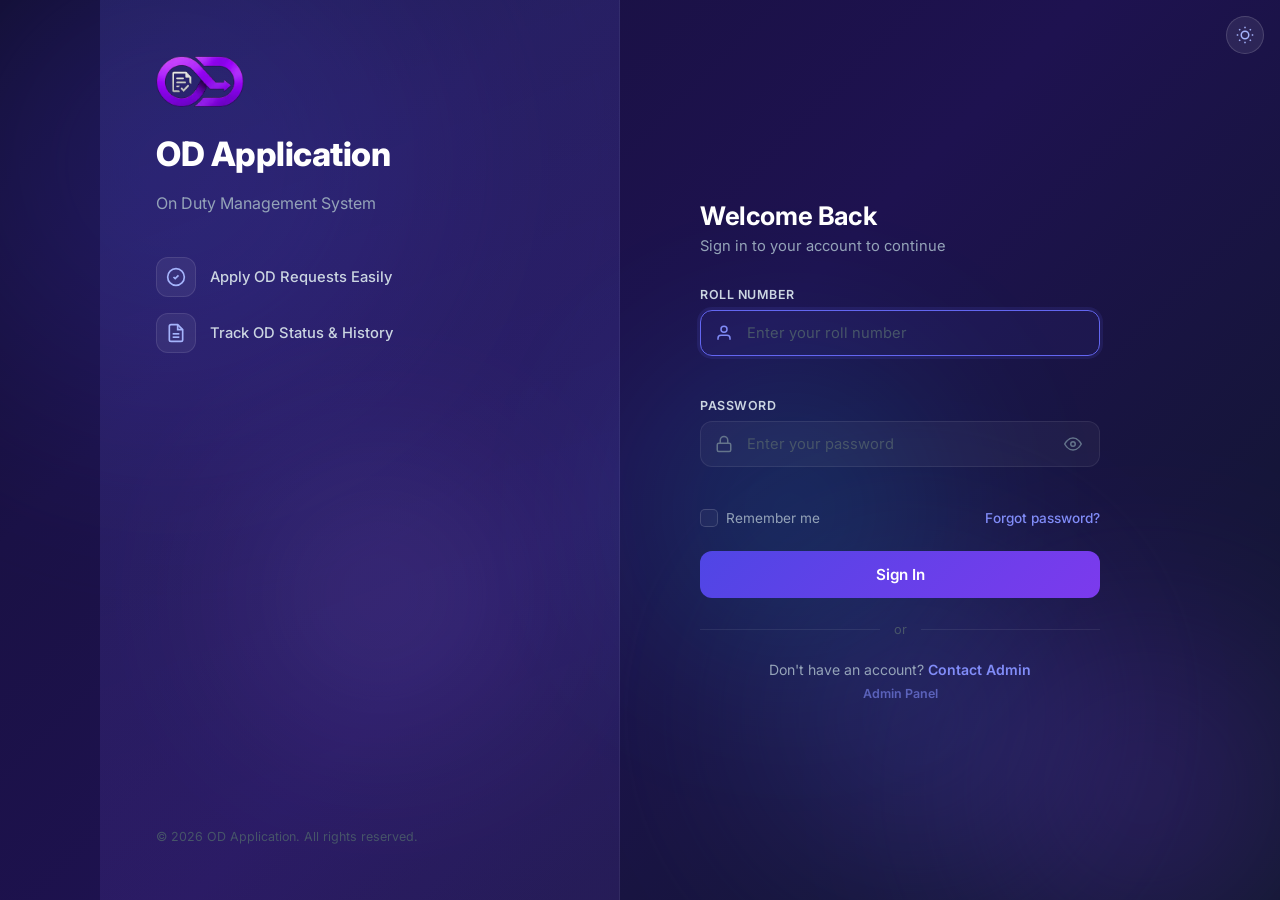
==== commit 2f414d82: "Refine login logo and animation" ====
--- a/Frontend files/Frontend files OD/index.html
+++ b/Frontend files/Frontend files OD/index.html
@@ -16,19 +16,9 @@
     </script>
 </head>
 <body>
-    <!-- Door Opening Intro Animation Overlay -->
-    <div class="door-intro-overlay" id="doorIntroOverlay">
-        <div class="door-panel door-panel-left"></div>
-        <div class="door-panel door-panel-right"></div>
-        <div class="door-center-content">
-            <div class="door-logo-wrap">
-                <img src="od_logo.jpg" alt="OD Application Logo" class="door-logo-img">
-                <div class="door-brand-text">
-                    <h2>OD Application</h2>
-                    <p>On Duty Management System</p>
-                </div>
-            </div>
-        </div>
+    <!-- Logo Reveal Intro Animation -->
+    <div class="logo-reveal-overlay" id="logoRevealOverlay" aria-hidden="true">
+        <img src="od_logo_symbol.png" alt="" class="logo-reveal-symbol" id="logoRevealSymbol">
     </div>
 
     <div class="bg-animation">
@@ -39,12 +29,12 @@
         <div class="floating-shape shape-5"></div>
     </div>
 
-    <div class="login-container">
+    <div class="login-container login-anim-init" id="loginContainer">
         <div class="branding-panel">
             <div class="brand-content">
                 <div class="logo-container">
                     <div class="logo-icon brand-logo-icon">
-                        <img src="od_logo.jpg" alt="OD Application Logo" class="brand-logo-img">
+                        <img src="od_logo_symbol.png" alt="OD Application Logo" class="brand-logo-img brand-logo-symbol">
                     </div>
                 </div>
                 <h1 class="brand-title">OD Application</h1>
@@ -68,7 +58,7 @@
                                 <line x1="16" y1="17" x2="8" y2="17"/>
                             </svg>
                         </div>
-                        <span>Track OD Status & History</span>
+                        <span>Track OD Status &amp; History</span>
                     </div>
                 </div>
             </div>
@@ -81,7 +71,7 @@
             <div class="form-wrapper">
                 <div class="mobile-logo">
                     <div class="logo-icon small brand-logo-icon">
-                        <img src="od_logo.jpg" alt="OD Application Logo" class="brand-logo-img">
+                        <img src="od_logo_symbol.png" alt="OD Application Logo" class="brand-logo-img brand-logo-symbol">
                     </div>
                     <h2 class="mobile-title">OD Application</h2>
                 </div>
@@ -162,6 +152,7 @@
             </div>
         </div>
     </div>
+
 
     <div class="toast-container" id="toastContainer"></div>
 
--- a/Frontend files/Frontend files OD/styles.css
+++ b/Frontend files/Frontend files OD/styles.css
@@ -154,6 +154,18 @@
     display: flex;
     align-items: stretch;
     justify-content: center;
+    animation: loginContainerReveal 1.05s cubic-bezier(0.16, 1, 0.3, 1) both;
+}
+
+@keyframes loginContainerReveal {
+    0%, 45% {
+        opacity: 0;
+        transform: translateY(14px);
+    }
+    100% {
+        opacity: 1;
+        transform: translateY(0);
+    }
 }
 
 /* ============================================
@@ -168,12 +180,6 @@
     padding: 56px 56px;
     background: linear-gradient(160deg, rgba(99, 102, 241, 0.18) 0%, rgba(139, 92, 246, 0.12) 100%);
     border-right: 1px solid rgba(255, 255, 255, 0.06);
-    animation: panelEntry 0.7s cubic-bezier(0.16, 1, 0.3, 1) both;
-}
-
-@keyframes panelEntry {
-    from { opacity: 0; transform: translateX(-24px); }
-    to { opacity: 1; transform: translateX(0); }
 }
 
 .brand-content {
@@ -278,12 +284,6 @@
     align-items: center;
     justify-content: center;
     padding: 40px 48px;
-    animation: panelEntry2 0.7s cubic-bezier(0.16, 1, 0.3, 1) both;
-}
-
-@keyframes panelEntry2 {
-    from { opacity: 0; transform: translateX(24px); }
-    to { opacity: 1; transform: translateX(0); }
 }
 
 .form-wrapper {
@@ -1260,33 +1260,46 @@
 .special-day-warning-modal .sdw-btn-confirm:hover { background: rgba(239,68,68,0.4); }
 
 /* ============================================
-   Project Brand Logo Styling
+   Project Brand Logo Styling (Login Page)
    ============================================ */
 .brand-logo-icon {
+    width: 88px !important;
+    height: auto !important;
+    min-height: 50px;
+    aspect-ratio: 465 / 268;
+    background: transparent !important;
+    border: none !important;
+    box-shadow: none !important;
     padding: 0 !important;
-    overflow: hidden !important;
+    border-radius: 0 !important;
+    overflow: visible !important;
+    display: flex !important;
+    align-items: center !important;
+    justify-content: flex-start !important;
+}
+
+.brand-logo-icon.small {
+    width: 56px !important;
+    min-height: 32px;
+    border: none !important;
+    box-shadow: none !important;
     background: transparent !important;
-    border: 2px solid rgba(255, 255, 255, 0.15) !important;
-    box-shadow: 0 8px 24px rgba(99, 102, 241, 0.35) !important;
-}
-
-.brand-logo-icon.small {
-    border: 1.5px solid rgba(99, 102, 241, 0.3) !important;
-    box-shadow: 0 4px 12px rgba(99, 102, 241, 0.2) !important;
+    padding: 0 !important;
+    margin: 0 auto !important;
+    justify-content: center !important;
 }
 
 .brand-logo-img {
     width: 100%;
     height: 100%;
-    object-fit: cover;
-    border-radius: inherit;
+    object-fit: contain;
     display: block;
 }
 
 /* ============================================
-   Door Opening Intro Animation
-   ============================================ */
-.door-intro-overlay {
+   Logo Reveal Intro Animation
+   ============================================ */
+.logo-reveal-overlay {
     position: fixed;
     inset: 0;
     z-index: 99999;
@@ -1294,116 +1307,81 @@
     align-items: center;
     justify-content: center;
     overflow: hidden;
-    pointer-events: auto;
+    pointer-events: none;
+    background: #0f172a;
+    animation: overlayFadeOut 1.05s cubic-bezier(0.4, 0, 0.2, 1) forwards;
+}
+
+[data-theme="light"] .logo-reveal-overlay {
+    background: #f8fafc;
+}
+
+.logo-reveal-symbol {
+    width: min(160px, 42vw);
+    height: auto;
+    aspect-ratio: 465 / 268;
+    object-fit: contain;
+    display: block;
+    animation: logoIntroSequence 1.05s cubic-bezier(0.16, 1, 0.3, 1) forwards;
+    will-change: transform, opacity;
+}
+
+@keyframes logoIntroSequence {
+    0% {
+        opacity: 0;
+        transform: scale(0.90);
+    }
+    30% {
+        opacity: 1;
+        transform: scale(1.0);
+    }
+    60% {
+        opacity: 1;
+        transform: scale(1.0);
+    }
+    100% {
+        opacity: 0;
+        transform: scale(0.96);
+    }
+}
+
+@keyframes overlayFadeOut {
+    0%, 55% {
+        opacity: 1;
+        visibility: visible;
+    }
+    100% {
+        opacity: 0;
+        visibility: hidden;
+    }
+}
+
+/* ── Accessibility: Reduced Motion ── */
+@media (prefers-reduced-motion: reduce) {
+    .logo-reveal-overlay {
+        display: none !important;
+    }
+
+    .logo-reveal-symbol,
+    .login-container {
+        animation: none !important;
+        opacity: 1 !important;
+        transform: none !important;
+    }
+}
+
+/* ── Admin Logo Image ── */
+.admin-logo-img-wrap {
     background: transparent;
-    transition: visibility 0.3s ease;
-}
-
-.door-panel {
-    position: absolute;
-    top: 0;
-    bottom: 0;
-    width: 50%;
-    height: 100%;
-    background: radial-gradient(circle at 50% 50%, #1e1b4b 0%, #0f172a 60%, #020617 100%);
-    box-shadow: 0 0 50px rgba(0, 0, 0, 0.85);
-    z-index: 1;
-    transition: transform 1.2s cubic-bezier(0.77, 0, 0.175, 1);
-    will-change: transform;
-}
-
-[data-theme="light"] .door-panel {
-    background: radial-gradient(circle at 50% 50%, #e0e7ff 0%, #f1f5f9 60%, #ffffff 100%);
-    box-shadow: 0 0 40px rgba(99, 102, 241, 0.2);
-}
-
-.door-panel-left {
-    left: 0;
-    border-right: 1px solid rgba(99, 102, 241, 0.35);
-    transform-origin: left center;
-}
-
-.door-panel-right {
-    right: 0;
-    border-left: 1px solid rgba(99, 102, 241, 0.35);
-    transform-origin: right center;
-}
-
-.door-center-content {
-    position: relative;
-    z-index: 2;
-    display: flex;
-    flex-direction: column;
-    align-items: center;
-    justify-content: center;
-    text-align: center;
-    transition: opacity 0.5s ease, transform 0.7s cubic-bezier(0.16, 1, 0.3, 1);
-    will-change: opacity, transform;
-    pointer-events: none;
-    padding: 24px;
-}
-
-.door-logo-wrap {
-    display: flex;
-    flex-direction: column;
-    align-items: center;
-    gap: 18px;
-}
-
-.door-logo-img {
-    width: 110px;
-    height: 110px;
-    object-fit: cover;
-    border-radius: 24px;
-    box-shadow: 0 12px 35px rgba(99, 102, 241, 0.5), 0 0 0 3px rgba(255, 255, 255, 0.2);
-    animation: doorLogoPulse 2s ease-in-out infinite;
-}
-
-@keyframes doorLogoPulse {
-    0%, 100% { transform: scale(1); box-shadow: 0 12px 35px rgba(99, 102, 241, 0.5), 0 0 0 3px rgba(255, 255, 255, 0.2); }
-    50% { transform: scale(1.04); box-shadow: 0 16px 45px rgba(99, 102, 241, 0.75), 0 0 0 4px rgba(99, 102, 241, 0.45); }
-}
-
-.door-brand-text h2 {
-    margin: 0;
-    font-size: 1.85rem;
-    font-weight: 800;
-    letter-spacing: -0.5px;
-    color: #ffffff;
-    text-shadow: 0 2px 12px rgba(0, 0, 0, 0.6);
-}
-
-[data-theme="light"] .door-brand-text h2 {
-    color: #1e1b4b;
-    text-shadow: none;
-}
-
-.door-brand-text p {
-    margin: 6px 0 0;
-    font-size: 0.95rem;
-    color: #a5b4fc;
-    font-weight: 500;
-}
-
-[data-theme="light"] .door-brand-text p {
-    color: #4f46e5;
-}
-
-/* Door opened state */
-.door-intro-overlay.door-open .door-panel-left {
-    transform: translateX(-100%);
-}
-
-.door-intro-overlay.door-open .door-panel-right {
-    transform: translateX(100%);
-}
-
-.door-intro-overlay.door-open .door-center-content {
-    opacity: 0;
-    transform: scale(1.1);
-}
-
-.door-intro-overlay.door-finished {
-    display: none !important;
-    pointer-events: none !important;
-}
+    box-shadow: none;
+    padding: 0;
+    overflow: hidden;
+}
+
+.admin-logo-img {
+    width: 44px;
+    height: 44px;
+    object-fit: contain;
+    display: block;
+    border-radius: 12px;
+}
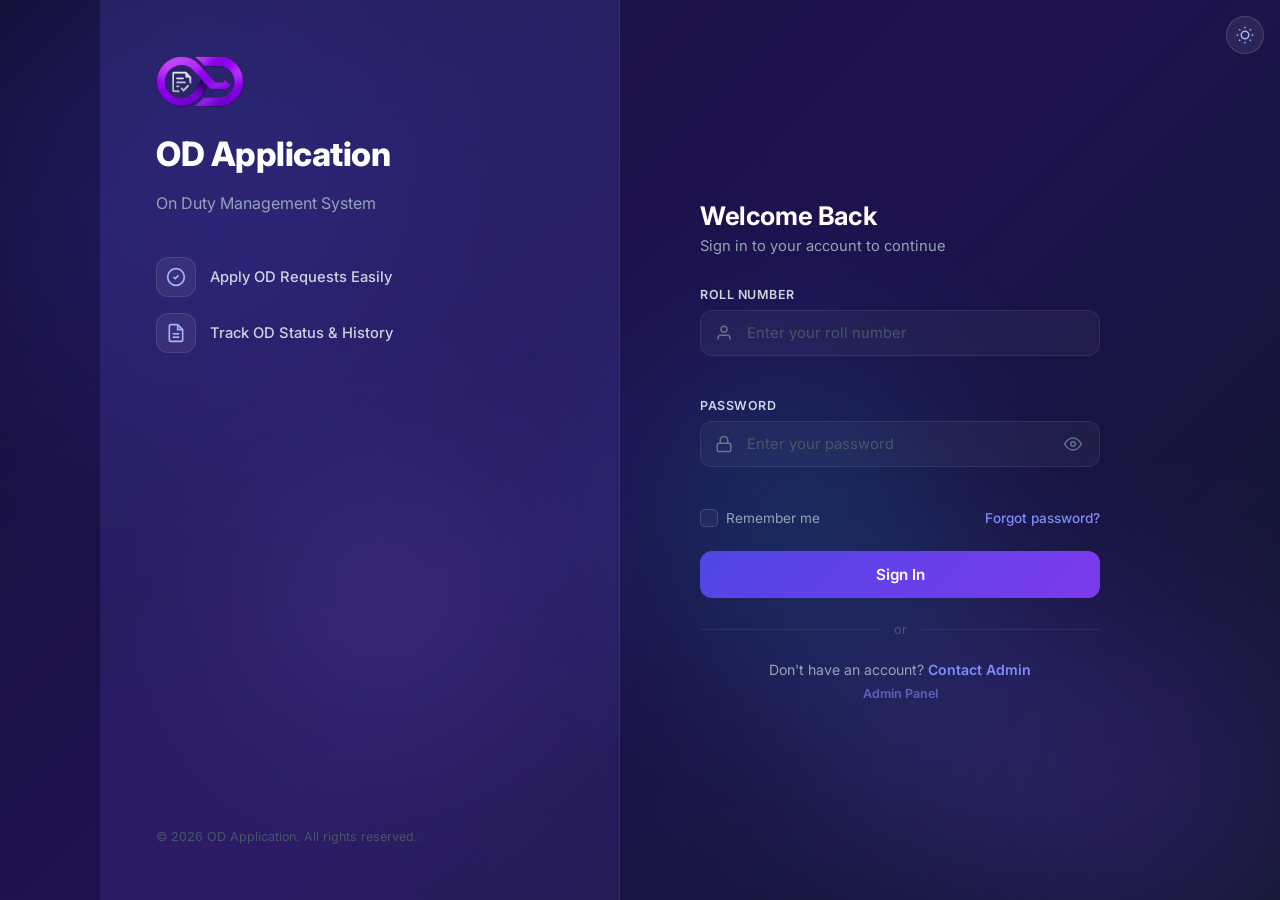
==== commit 9b3ad9e9: "Add On Duty Application branding to login logo reveal animation" ====
--- a/Frontend files/Frontend files OD/index.html
+++ b/Frontend files/Frontend files OD/index.html
@@ -18,7 +18,13 @@
 <body>
     <!-- Logo Reveal Intro Animation -->
     <div class="logo-reveal-overlay" id="logoRevealOverlay" aria-hidden="true">
-        <img src="od_logo_symbol.png" alt="" class="logo-reveal-symbol" id="logoRevealSymbol">
+        <div class="logo-reveal-content">
+            <img src="od_logo_symbol.png" alt="" class="logo-reveal-symbol" id="logoRevealSymbol">
+            <div class="logo-reveal-brand">
+                <div class="logo-reveal-title"><span class="logo-title-on">ON</span> <span class="logo-title-duty">DUTY</span></div>
+                <div class="logo-reveal-sub">APPLICATION</div>
+            </div>
+        </div>
     </div>
 
     <div class="bg-animation">
--- a/Frontend files/Frontend files OD/styles.css
+++ b/Frontend files/Frontend files OD/styles.css
@@ -154,13 +154,13 @@
     display: flex;
     align-items: stretch;
     justify-content: center;
-    animation: loginContainerReveal 1.05s cubic-bezier(0.16, 1, 0.3, 1) both;
+    animation: loginContainerReveal 1.25s cubic-bezier(0.16, 1, 0.3, 1) both;
 }
 
 @keyframes loginContainerReveal {
-    0%, 45% {
+    0%, 55% {
         opacity: 0;
-        transform: translateY(14px);
+        transform: translateY(16px);
     }
     100% {
         opacity: 1;
@@ -1308,45 +1308,113 @@
     justify-content: center;
     overflow: hidden;
     pointer-events: none;
-    background: #0f172a;
-    animation: overlayFadeOut 1.05s cubic-bezier(0.4, 0, 0.2, 1) forwards;
+    background: radial-gradient(circle at 50% 50%, rgba(30, 27, 75, 0.96) 0%, rgba(15, 23, 42, 0.98) 100%);
+    backdrop-filter: blur(12px);
+    animation: overlayFadeOut 1.25s cubic-bezier(0.4, 0, 0.2, 1) forwards;
 }
 
 [data-theme="light"] .logo-reveal-overlay {
-    background: #f8fafc;
+    background: radial-gradient(circle at 50% 50%, rgba(238, 242, 255, 0.96) 0%, rgba(248, 250, 252, 0.98) 100%);
+}
+
+.logo-reveal-content {
+    display: flex;
+    flex-direction: column;
+    align-items: center;
+    justify-content: center;
+    text-align: center;
+    gap: 14px;
+    animation: logoIntroSequence 1.25s cubic-bezier(0.16, 1, 0.3, 1) forwards;
+    will-change: transform, opacity;
 }
 
 .logo-reveal-symbol {
-    width: min(160px, 42vw);
+    width: min(150px, 38vw);
     height: auto;
     aspect-ratio: 465 / 268;
     object-fit: contain;
     display: block;
-    animation: logoIntroSequence 1.05s cubic-bezier(0.16, 1, 0.3, 1) forwards;
-    will-change: transform, opacity;
+    filter: drop-shadow(0 8px 24px rgba(99, 102, 241, 0.35));
+}
+
+.logo-reveal-brand {
+    display: flex;
+    flex-direction: column;
+    align-items: center;
+    gap: 2px;
+}
+
+.logo-reveal-title {
+    font-size: clamp(1.4rem, 4vw, 1.85rem);
+    font-weight: 900;
+    letter-spacing: 1.5px;
+    line-height: 1.1;
+    color: #ffffff;
+}
+
+[data-theme="light"] .logo-reveal-title {
+    color: #0f172a;
+}
+
+.logo-reveal-title .logo-title-on {
+    color: #ffffff;
+}
+
+[data-theme="light"] .logo-reveal-title .logo-title-on {
+    color: #0f172a;
+}
+
+.logo-reveal-title .logo-title-duty {
+    color: #a855f7;
+}
+
+[data-theme="light"] .logo-reveal-title .logo-title-duty {
+    color: #7c3aed;
+}
+
+.logo-reveal-sub {
+    font-size: clamp(0.72rem, 2vw, 0.88rem);
+    font-weight: 700;
+    letter-spacing: 5px;
+    color: rgba(255, 255, 255, 0.85);
+    padding-left: 5px;
+    text-transform: uppercase;
+}
+
+[data-theme="light"] .logo-reveal-sub {
+    color: #334155;
 }
 
 @keyframes logoIntroSequence {
     0% {
         opacity: 0;
-        transform: scale(0.90);
+        transform: scale(0.88);
+        filter: drop-shadow(0 0 0 rgba(99, 102, 241, 0));
     }
     30% {
         opacity: 1;
         transform: scale(1.0);
-    }
-    60% {
+        filter: drop-shadow(0 8px 24px rgba(99, 102, 241, 0.35));
+    }
+    55% {
+        opacity: 1;
+        transform: scale(1.02);
+        filter: drop-shadow(0 12px 32px rgba(139, 92, 246, 0.55));
+    }
+    72% {
         opacity: 1;
         transform: scale(1.0);
+        filter: drop-shadow(0 8px 20px rgba(99, 102, 241, 0.35));
     }
     100% {
         opacity: 0;
         transform: scale(0.96);
+        filter: drop-shadow(0 4px 12px rgba(99, 102, 241, 0));
     }
 }
 
 @keyframes overlayFadeOut {
-    0%, 55% {
+    0%, 68% {
         opacity: 1;
         visibility: visible;
     }
@@ -1362,6 +1430,7 @@
         display: none !important;
     }
 
+    .logo-reveal-content,
     .logo-reveal-symbol,
     .login-container {
         animation: none !important;
